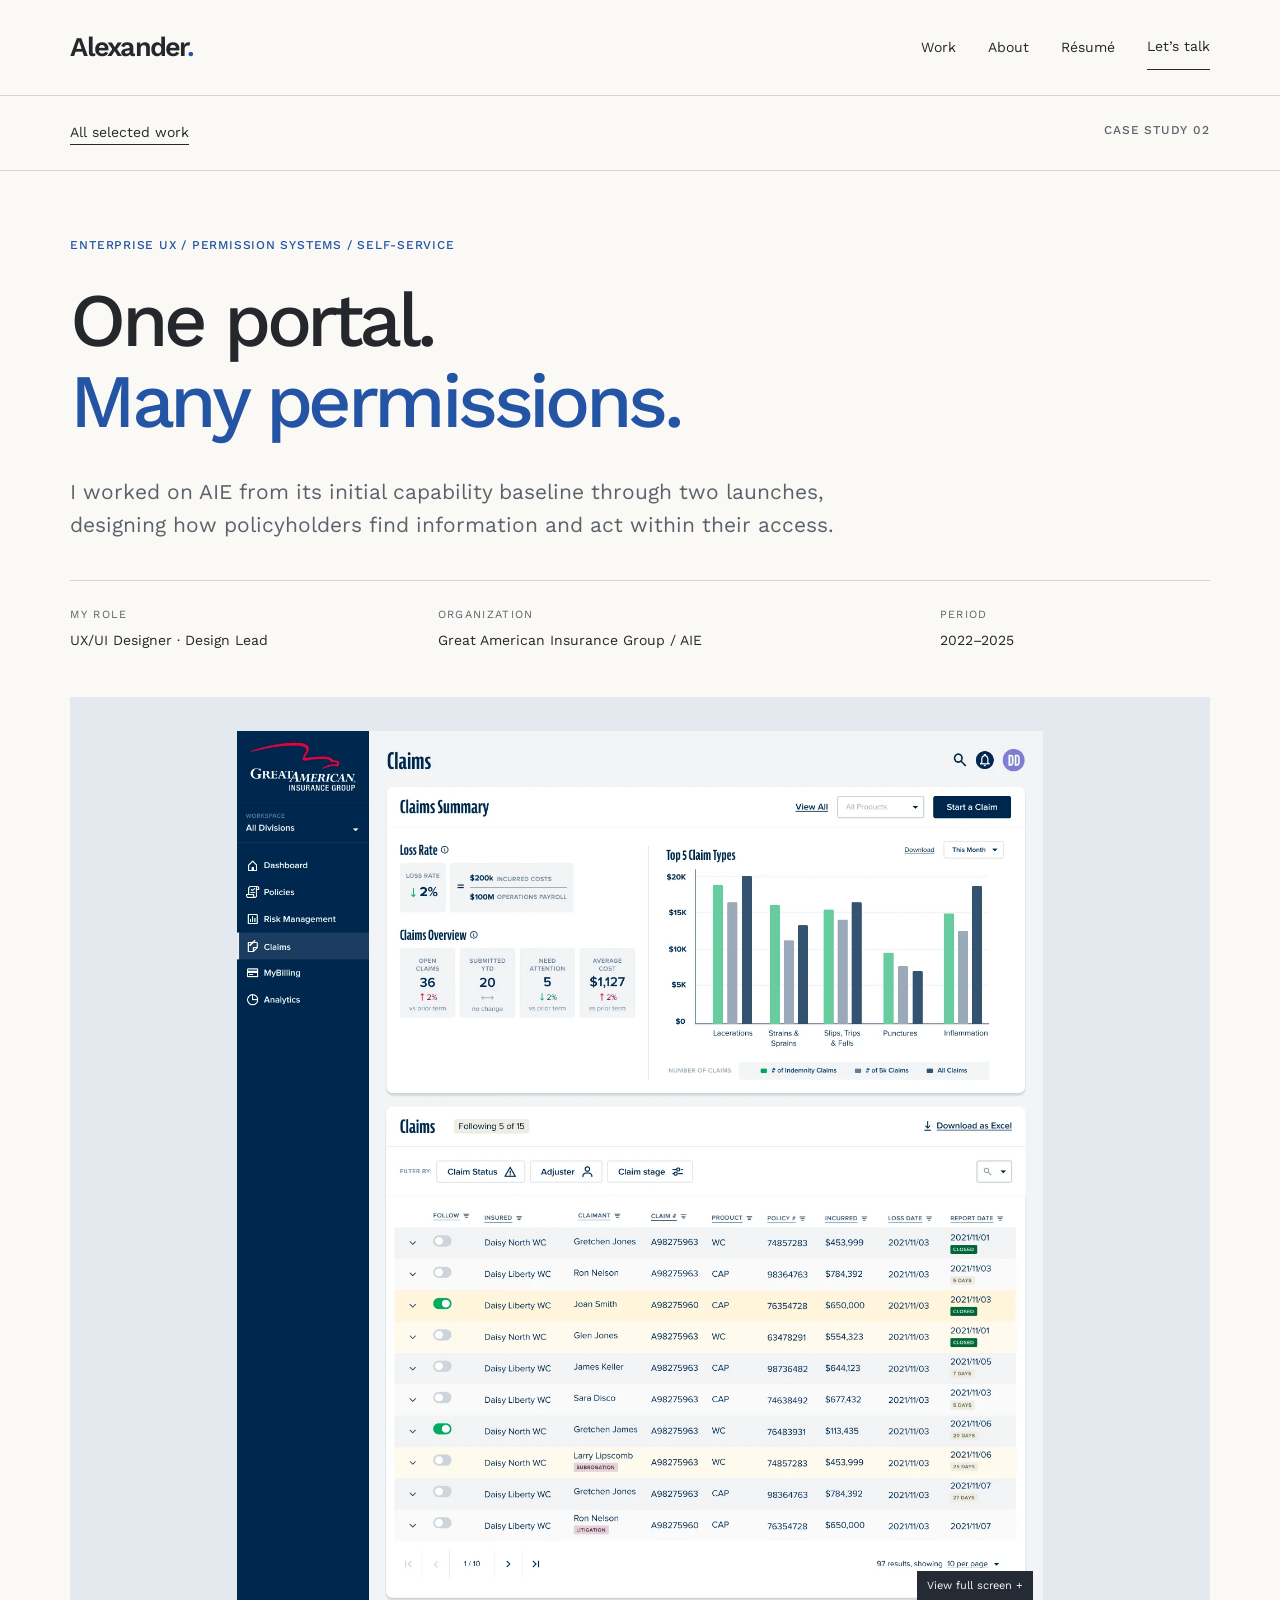
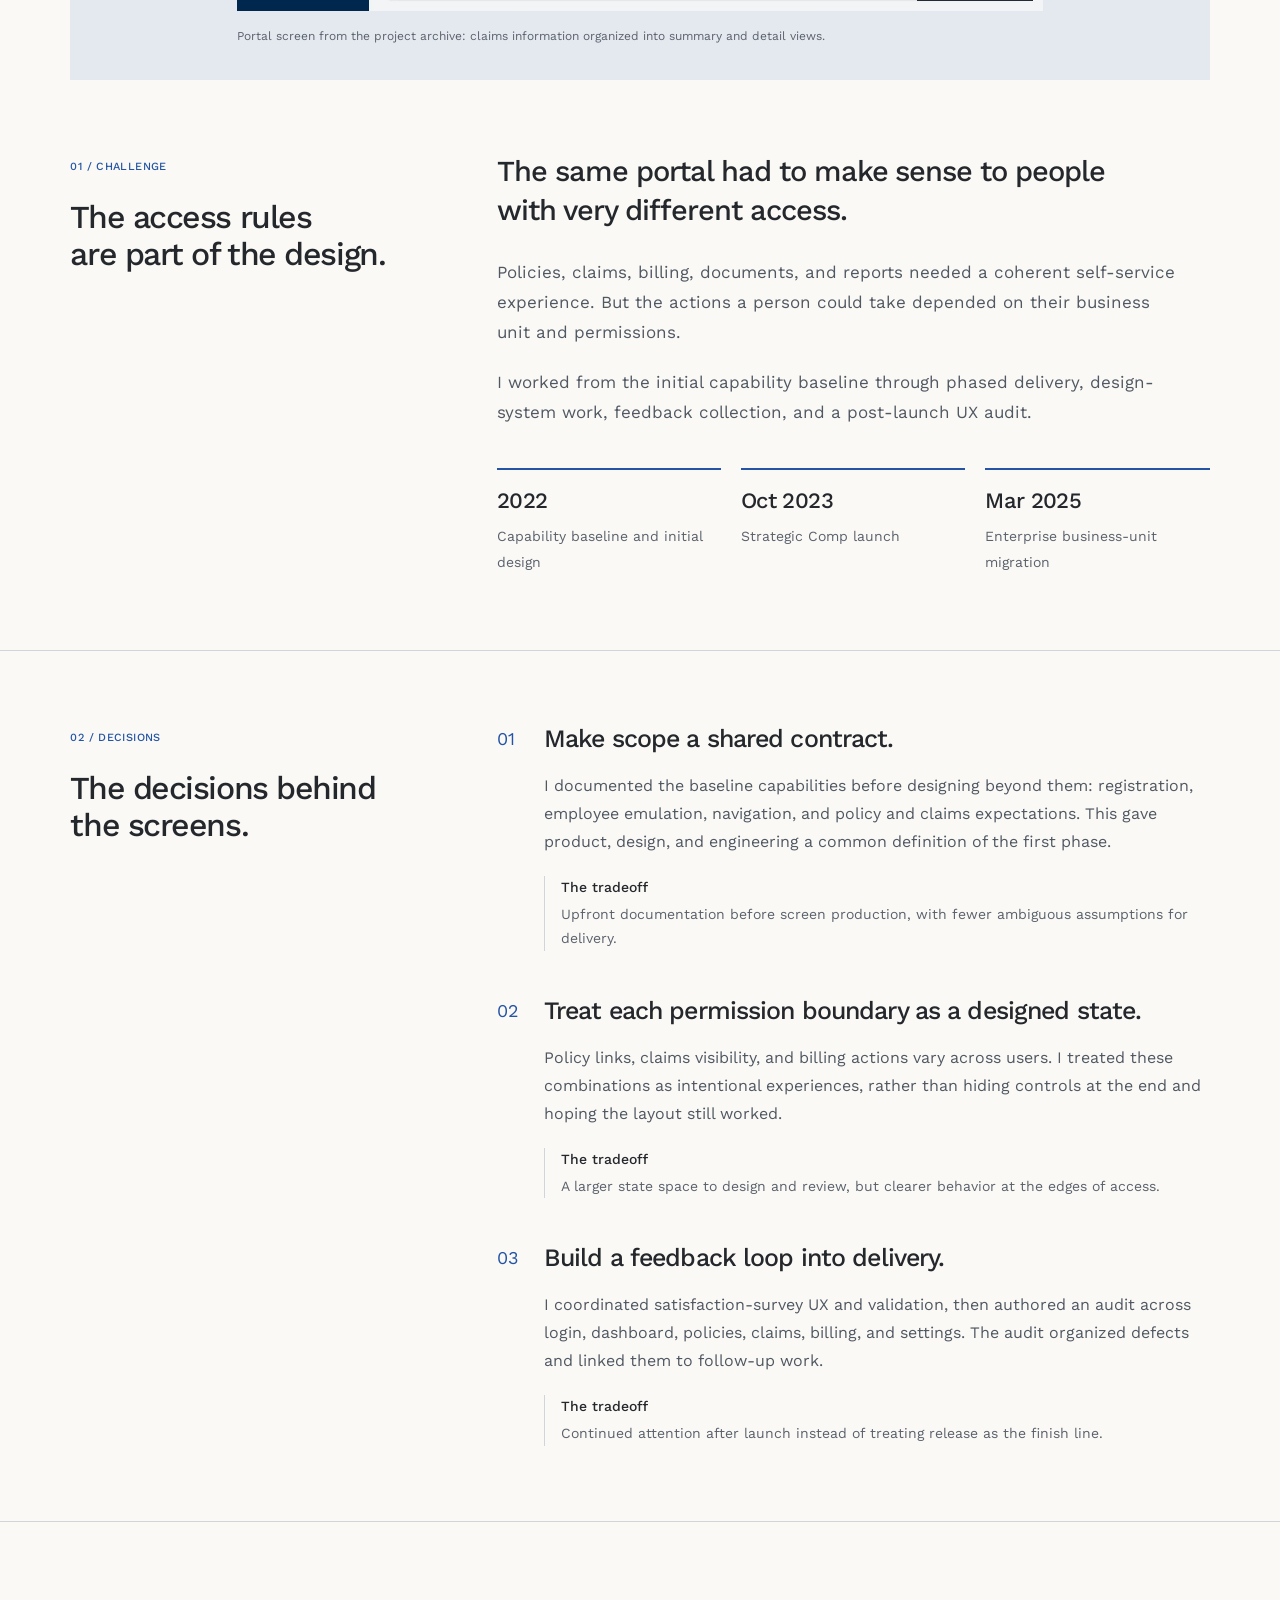
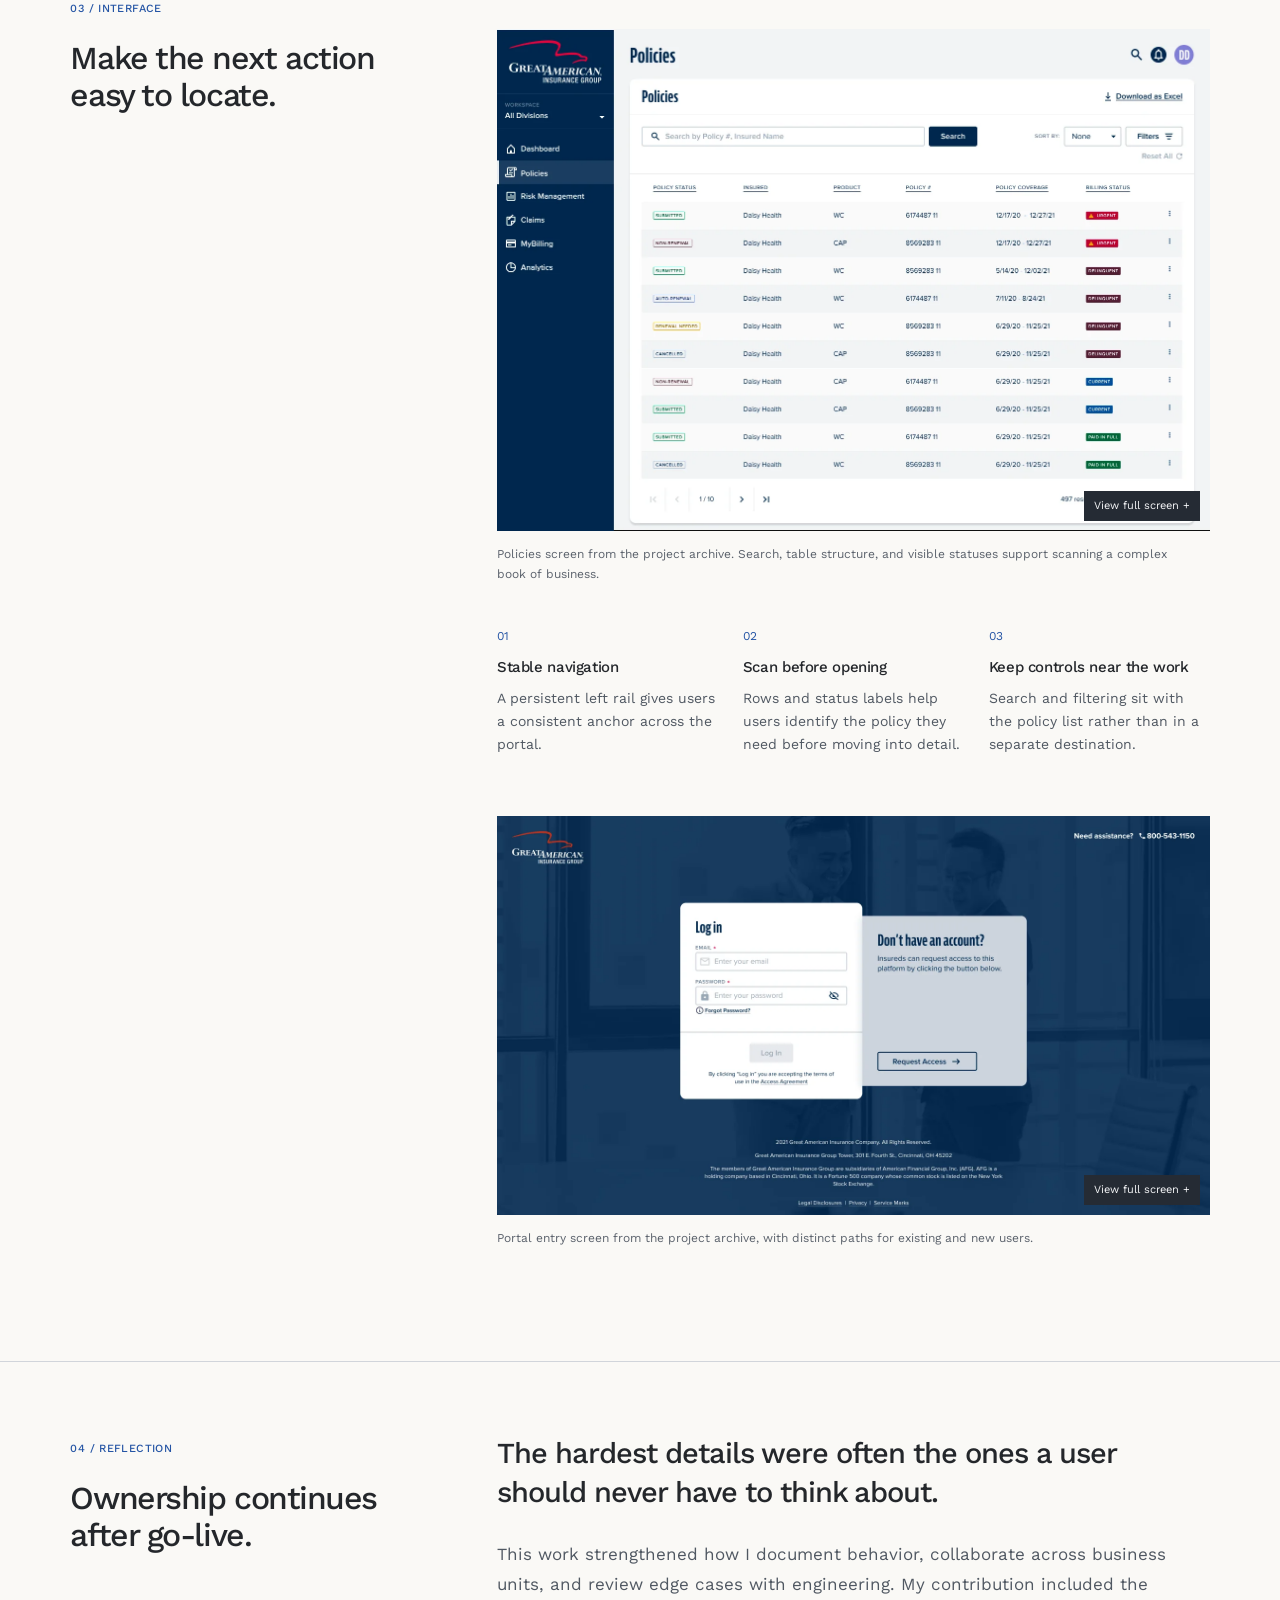
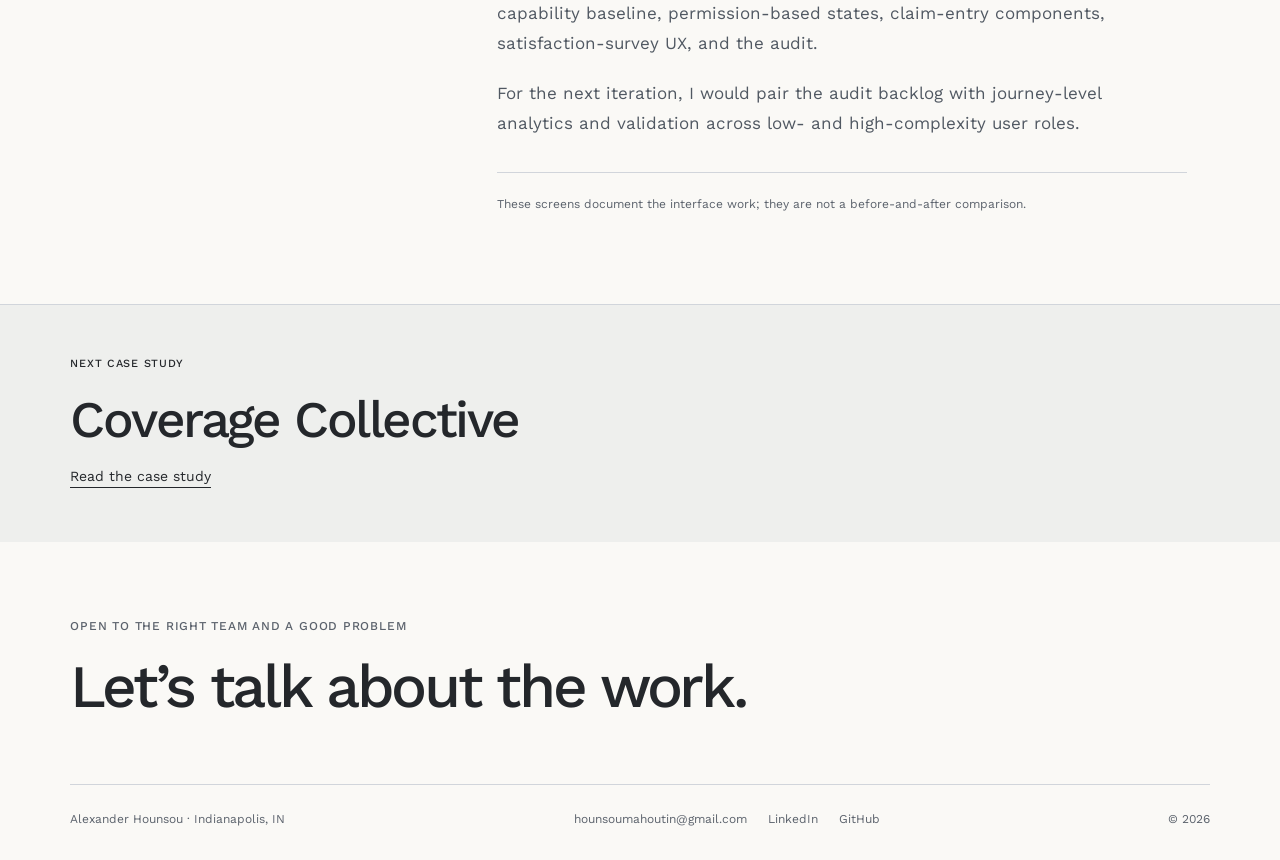
==== aie-insured-portal/index.html @ 35daa88a "Replace legacy single-page portfolio with studio multi-page site Co-Authored-By: Claude Opus 5.5 <no" ====
<!doctype html><html lang="en"><head><meta charset="utf-8"><meta name="viewport" content="width=device-width,initial-scale=1"><meta name="description" content="Designing an enterprise insurance portal around permission-based experiences and sustained product ownership."><title>AIE Insured Portal case study · Alexander Hounsou</title><link rel="icon" type="image/svg+xml" href="/favicon.svg"><link rel="stylesheet" href="/fonts.css"><link rel="stylesheet" href="/style.css"><link rel="stylesheet" href="/studio.css"></head><body><a class="skip" href="#main">Skip to content</a><header><a class="wordmark" href="/" aria-label="Alexander Hounsou, home">Alexander<span>.</span></a><nav aria-label="Main navigation"><a href="/#work">Work</a><a href="/#about">About</a><a href="/resume/">Résumé</a><a class="contact-link" href="mailto:hounsoumahoutin@gmail.com">Let’s talk</a></nav></header><main id="main"><div class="case-top"><a class="back" href="/#work">All selected work</a><span class="eyebrow">Case study 02</span></div><section class="case-hero"><p class="eyebrow">Enterprise UX / Permission systems / Self-service</p><h1>One portal.<br><em>Many permissions.</em></h1><p class="lede">I worked on AIE from its initial capability baseline through two launches, designing how policyholders find information and act within their access.</p><dl class="facts"><div><dt>My role</dt><dd>UX/UI Designer · Design Lead</dd></div><div><dt>Organization</dt><dd>Great American Insurance Group / AIE</dd></div><div><dt>Period</dt><dd>2022–2025</dd></div></dl></section><div class="case-banner blue"><figure class="exhibit "><button class="zoom" data-image="/assets/2.webp" data-alt="AIE claims dashboard with summary cards, chart, and claims table" aria-label="Enlarge: AIE claims dashboard with summary cards, chart, and claims table"><img src="/assets/2.webp" alt="AIE claims dashboard with summary cards, chart, and claims table" loading="lazy" decoding="async"><span class="zoom-label">View full screen +</span></button><figcaption>Portal screen from the project archive: claims information organized into summary and detail views.</figcaption></figure></div><section class="case-section"><div class="section-rail"><span class="eyebrow">01 / Challenge</span><h2>The access rules<br>are part of the design.</h2></div><div class="section-content"><p class="large">The same portal had to make sense to people with very different access.</p><p>Policies, claims, billing, documents, and reports needed a coherent self-service experience. But the actions a person could take depended on their business unit and permissions.</p><p>I worked from the initial capability baseline through phased delivery, design-system work, feedback collection, and a post-launch UX audit.</p><div class="timeline"><div><strong>2022</strong><span>Capability baseline and initial design</span></div><div><strong>Oct 2023</strong><span>Strategic Comp launch</span></div><div><strong>Mar 2025</strong><span>Enterprise business-unit migration</span></div></div></div></section><section class="case-section"><div class="section-rail"><span class="eyebrow">02 / Decisions</span><h2>The decisions behind<br>the screens.</h2></div><div class="section-content"><article class="decision"><span class="decision-num">01</span><div><h3>Make scope a shared contract.</h3><p>I documented the baseline capabilities before designing beyond them: registration, employee emulation, navigation, and policy and claims expectations. This gave product, design, and engineering a common definition of the first phase.</p><p class="trade"><strong>The tradeoff</strong> Upfront documentation before screen production, with fewer ambiguous assumptions for delivery.</p></div></article><article class="decision"><span class="decision-num">02</span><div><h3>Treat each permission boundary as a designed state.</h3><p>Policy links, claims visibility, and billing actions vary across users. I treated these combinations as intentional experiences, rather than hiding controls at the end and hoping the layout still worked.</p><p class="trade"><strong>The tradeoff</strong> A larger state space to design and review, but clearer behavior at the edges of access.</p></div></article><article class="decision"><span class="decision-num">03</span><div><h3>Build a feedback loop into delivery.</h3><p>I coordinated satisfaction-survey UX and validation, then authored an audit across login, dashboard, policies, claims, billing, and settings. The audit organized defects and linked them to follow-up work.</p><p class="trade"><strong>The tradeoff</strong> Continued attention after launch instead of treating release as the finish line.</p></div></article></div></section><section class="case-section"><div class="section-rail"><span class="eyebrow">03 / Interface</span><h2>Make the next action<br>easy to locate.</h2></div><div class="section-content"><figure class="exhibit "><button class="zoom" data-image="/assets/10.webp" data-alt="AIE policies view with search, filters, policy rows, and status labels" aria-label="Enlarge: AIE policies view with search, filters, policy rows, and status labels"><img src="/assets/10.webp" alt="AIE policies view with search, filters, policy rows, and status labels" loading="lazy" decoding="async"><span class="zoom-label">View full screen +</span></button><figcaption>Policies screen from the project archive. Search, table structure, and visible statuses support scanning a complex book of business.</figcaption></figure><div class="annotation-grid"><div><span>01</span><h3>Stable navigation</h3><p>A persistent left rail gives users a consistent anchor across the portal.</p></div><div><span>02</span><h3>Scan before opening</h3><p>Rows and status labels help users identify the policy they need before moving into detail.</p></div><div><span>03</span><h3>Keep controls near the work</h3><p>Search and filtering sit with the policy list rather than in a separate destination.</p></div></div><figure class="exhibit "><button class="zoom" data-image="/assets/15.webp" data-alt="Great American Insurance Group portal login and account registration entry points" aria-label="Enlarge: Great American Insurance Group portal login and account registration entry points"><img src="/assets/15.webp" alt="Great American Insurance Group portal login and account registration entry points" loading="lazy" decoding="async"><span class="zoom-label">View full screen +</span></button><figcaption>Portal entry screen from the project archive, with distinct paths for existing and new users.</figcaption></figure></div></section><section class="case-section"><div class="section-rail"><span class="eyebrow">04 / Reflection</span><h2>Ownership continues<br>after go-live.</h2></div><div class="section-content"><p class="large">The hardest details were often the ones a user should never have to think about.</p><p>This work strengthened how I document behavior, collaborate across business units, and review edge cases with engineering. My contribution included the capability baseline, permission-based states, claim-entry components, satisfaction-survey UX, and the audit.</p><p>For the next iteration, I would pair the audit backlog with journey-level analytics and validation across low- and high-complexity user roles.</p><p class="scope-note">These screens document the interface work; they are not a before-and-after comparison.</p></div></section><a class="next-case" href="/coverage-collective/"><span class="eyebrow">Next case study</span><strong>Coverage Collective</strong><span class="text-link">Read the case study</span></a></main><footer id="contact"><div class="eyebrow">Open to the right team and a good problem</div><a class="footer-title" href="mailto:hounsoumahoutin@gmail.com">Let’s talk about the work.</a><div class="footer-row"><span>Alexander Hounsou · Indianapolis, IN</span><div><a href="mailto:hounsoumahoutin@gmail.com">hounsoumahoutin@gmail.com</a><a href="https://www.linkedin.com/in/alexander-hounsou/">LinkedIn</a><a href="https://github.com/mahoutin">GitHub</a></div><span>© 2026</span></div></footer><dialog id="viewer" aria-labelledby="viewer-label"><div class="dialog-top"><span id="viewer-label">Project screen</span><button class="close" aria-label="Close enlarged image">Close ×</button></div><img src="" alt=""></dialog><script src="/app.js" defer></script></body></html>
---- fonts.css ----
@font-face {
  font-family: 'Work Sans';
  font-style: normal;
  font-weight: 400;
  font-display: swap;
  src: url(/assets/fonts/font-9.ttf) format('truetype');
}
@font-face {
  font-family: 'Work Sans';
  font-style: normal;
  font-weight: 500;
  font-display: swap;
  src: url(/assets/fonts/font-10.ttf) format('truetype');
}
@font-face {
  font-family: 'Work Sans';
  font-style: normal;
  font-weight: 600;
  font-display: swap;
  src: url(/assets/fonts/font-11.ttf) format('truetype');
}
@font-face {
  font-family: 'Work Sans';
  font-style: normal;
  font-weight: 700;
  font-display: swap;
  src: url(/assets/fonts/font-12.ttf) format('truetype');
}
---- style.css ----
:root{--paper:#f5f0e6;--ink:#28251f;--muted:#625d54;--rust:#a63e27;--line:#d6cec0;--serif:'Fraunces',Georgia,serif;--sans:'DM Sans',Arial,sans-serif}*{box-sizing:border-box}html{scroll-behavior:smooth;scroll-padding-top:110px}body{margin:0;background:var(--paper);color:var(--ink);font:16px/1.65 var(--sans)}a{color:inherit;text-decoration:none}button{font:inherit}img{max-width:100%;display:block}h1,h2,h3,p{margin-top:0}h1,h2,h3{font-family:var(--serif);font-weight:400;line-height:1.05;letter-spacing:-.045em}h1{font-size:clamp(52px,7.5vw,110px)}h2{font-size:clamp(36px,4.7vw,65px)}h3{font-size:31px}em{font-weight:400;color:var(--rust)}p{margin-bottom:1.2em}header,main,footer{max-width:1440px;margin:auto}header{height:99px;display:flex;align-items:center;justify-content:space-between;padding:0 5.5%;border-bottom:1px solid var(--line)}.wordmark{font-family:var(--serif);font-size:32px;letter-spacing:-1.5px}.wordmark span{color:var(--rust)}nav{display:flex;gap:32px;align-items:center;font-size:14px}nav a{padding:10px 0}nav a:hover,.text-link:hover,footer a:hover{color:var(--rust)}.contact-link{border-bottom:1px solid var(--ink)}a:focus-visible,button:focus-visible{outline:3px solid var(--rust);outline-offset:6px}.skip{position:absolute;left:20px;top:-90px;padding:12px;background:var(--ink);color:white;z-index:20}.skip:focus{top:12px}.eyebrow{text-transform:uppercase;font-size:12px;letter-spacing:.12em;font-weight:600;line-height:1.6}.hero{padding:68px 5.5% 64px;position:relative}.hero>.eyebrow{color:var(--rust);margin-bottom:25px}.hero h1{margin-bottom:37px;max-width:1080px;line-height:1.035}.hero-bottom{display:flex;align-items:flex-start;gap:6%;padding-left:28%;position:relative}.hero-bottom>p{font-size:19px;line-height:1.5;max-width:420px;flex:1}.hero-bottom>div{display:flex;flex-direction:column;gap:13px}.button{display:inline-block;background:var(--ink);color:var(--paper);padding:16px 24px;font-size:14px;line-height:1.4;transition:background .2s}.button:hover{background:var(--rust)}.availability{font-size:12px;color:var(--muted)}.hero-index{position:absolute;left:5.5%;bottom:70px;font:italic 25px/1.25 var(--serif);color:var(--muted)}.work{padding:45px 5.5% 95px;border-top:1px solid var(--line)}.section-heading{display:flex;justify-content:space-between;align-items:center;margin-bottom:31px;gap:24px}.section-heading h2{font:400 25px var(--serif);letter-spacing:-.025em;margin:0}.section-heading>.eyebrow{color:var(--muted);font-size:11px}.rust{color:var(--rust)}.project{display:block;min-width:0}.project-image{overflow:hidden}.project-image img{width:100%;height:100%;object-fit:cover;transition:transform .6s}.project:hover .project-image img{transform:scale(1.025)}.project-featured{display:grid;grid-template-columns:1.25fr 1fr;background:#eae5da;margin-bottom:55px}.nomi-cover{background:#163b2f;min-height:410px;display:flex;align-items:center}.nomi-cover img{height:auto}.project-copy{padding:29px 0}.project-featured .project-copy{padding:40px 38px;display:flex;flex-direction:column;justify-content:center}.project-copy>.eyebrow{display:flex;justify-content:space-between;gap:12px;color:var(--muted);font-size:11px;margin-bottom:22px}.project-featured h3{font-size:clamp(34px,3.8vw,53px);margin-bottom:22px}.project-copy>p{color:var(--muted);font-size:16px;max-width:440px}.project-end{font-size:12px;display:flex;gap:16px;flex-wrap:wrap;justify-content:space-between;border-top:1px solid var(--line);padding-top:21px;margin-top:auto}.text-link{font-size:14px;border-bottom:1px solid currentColor;line-height:1.5;display:inline-block;align-self:flex-start}.work-grid{display:grid;grid-template-columns:1fr 1fr;gap:36px}.work-grid .project-image{height:400px;padding:35px 38px 0;position:relative}.insurance-cover{background:#d9e2e6}.insurance-cover img{object-fit:cover;object-position:top;box-shadow:0 10px 35px #14263022;width:100%;height:auto}.coverage-cover{background:#dfd6c7}.coverage-cover img{object-fit:cover;object-position:top;width:100%;height:auto;box-shadow:0 10px 35px #14263022}.work-grid h3{font-size:42px;margin-bottom:18px}.about{border-top:1px solid var(--line);padding:90px 5.5%;display:grid;grid-template-columns:.7fr 1.3fr;gap:9%;align-items:center}.portrait{position:relative;max-width:390px}.portrait img{width:100%;height:470px;object-fit:cover;object-position:50% 25%}.about-copy h2{font-size:43px;line-height:1.13;margin-bottom:27px}.about-copy>p{max-width:620px}.about-copy>.eyebrow{color:var(--rust)}.capabilities{display:flex;gap:9px;flex-wrap:wrap;margin:28px 0}.capabilities span{border:1px solid var(--line);padding:6px 12px;font-size:12px}.point-of-view{background:var(--ink);color:var(--paper);padding:65px 5.5% 75px;display:grid;grid-template-columns:1fr 1fr;gap:0 8%}.point-of-view>.eyebrow{grid-column:1/-1;color:#c9b8a3;margin-bottom:35px}.point-of-view h2{font-size:76px;margin:0}.point-of-view em{color:#d4a28a}.point-of-view>div{padding-top:10px;font-size:18px;color:#e1d8c9}footer{padding:80px 5.5% 30px}footer>.eyebrow{color:var(--muted)}.footer-title{display:inline-block;font:400 clamp(44px,6.5vw,90px)/1.15 var(--serif);letter-spacing:-.045em;margin:10px 0 60px}.footer-row{display:flex;justify-content:space-between;gap:20px;border-top:1px solid var(--line);padding-top:25px;font-size:12px;color:var(--muted)}.footer-row div{display:flex;gap:24px}.case-top{padding:28px 5.5%;display:flex;justify-content:space-between;border-bottom:1px solid var(--line)}.back{font-size:14px;border-bottom:1px solid currentColor}.case-top .eyebrow{color:var(--muted)}.case-hero{padding:58px 5.5% 48px}.case-hero>.eyebrow{color:var(--rust);margin-bottom:25px}.case-hero h1{font-size:clamp(54px,7vw,100px);max-width:1100px;margin-bottom:35px}.lede{font-size:23px;line-height:1.5;max-width:780px;color:var(--muted)}.facts{display:grid;grid-template-columns:1fr 1.4fr .8fr;border-top:1px solid var(--line);padding-top:24px;margin:36px 0 0;gap:30px}.facts dt{text-transform:uppercase;font-size:11px;letter-spacing:.12em;color:var(--muted);margin-bottom:6px}.facts dd{margin:0;font-size:15px}.case-banner{margin:0 5.5% 15px;padding:50px 9%;}.case-banner.green{background:#153f30;padding:0 10%}.case-banner.green>img{width:100%}.case-banner.blue{background:#d9e2e6}.case-banner.sand{background:#dfd6c7}.case-banner .exhibit{margin:0}.case-banner .zoom{max-width:860px;margin:auto}.case-banner img{max-height:770px;object-fit:contain;background:transparent}.case-banner figcaption{color:#494b4c}.case-section{display:grid;grid-template-columns:.85fr 1.65fr;gap:9%;padding:75px 5.5%;border-bottom:1px solid var(--line)}.section-rail>.eyebrow{color:var(--rust)}.section-rail h2{font-size:38px;line-height:1.13;margin-top:20px;letter-spacing:-.035em}.section-content{min-width:0}.section-content p{font-size:17px;color:#514c44}.section-content .large{font:400 32px/1.3 var(--serif);letter-spacing:-.03em;color:var(--ink);margin-bottom:28px}.pullquote{border-left:3px solid var(--rust);padding:12px 0 12px 27px;font:400 38px/1.2 var(--serif);letter-spacing:-.03em;margin-top:38px}.decision{display:grid;grid-template-columns:35px 1fr;gap:18px;margin-bottom:42px}.decision:last-child{margin-bottom:0}.decision-num{color:var(--rust);font:400 23px var(--serif);padding-top:4px}.decision h3{font-size:29px;line-height:1.2;margin-bottom:15px}.decision p{font-size:16px}.decision .trade{font-size:14px;color:var(--muted);border-left:1px solid var(--line);padding-left:15px;margin:20px 0 0}.trade strong{display:block;color:var(--ink);font-weight:500}.exhibit{margin:30px 0}.zoom{position:relative;display:block;width:100%;padding:0;border:0;background:#e9e9e6;cursor:zoom-in}.zoom img{width:100%;height:auto}.zoom-label{position:absolute;bottom:12px;right:12px;background:#28251fe8;color:white;padding:7px 11px;font-size:12px;opacity:0;transition:opacity .2s}.zoom:hover .zoom-label,.zoom:focus-visible .zoom-label{opacity:1}figcaption{font-size:12px;line-height:1.5;margin-top:12px;color:var(--muted);max-width:680px}.phone-exhibit{max-width:520px}.phone-exhibit img{background:#e5e1d8}.annotation-grid{display:grid;grid-template-columns:repeat(3,1fr);gap:22px;margin:30px 0 46px}.annotation-grid span{color:var(--rust);font-size:13px}.annotation-grid h3{font-family:var(--sans);font-size:16px;font-weight:500;letter-spacing:0;line-height:1.4;margin:8px 0}.annotation-grid p{font-size:14px}.timeline{margin-top:40px;display:grid;grid-template-columns:repeat(3,1fr);gap:20px}.timeline>div{border-top:2px solid var(--rust);padding-top:18px}.timeline strong{display:block;font:400 25px var(--serif);margin-bottom:10px}.timeline span{font-size:14px;color:var(--muted)}.two-exhibits{display:grid;grid-template-columns:1fr 1fr;gap:20px}.scope-note{font-size:13px!important;border-top:1px solid var(--line);padding-top:22px;margin-top:33px}.next-case{padding:65px 5.5%;display:flex;flex-direction:column;gap:18px;background:#eae3d6}.next-case strong{font:400 clamp(36px,5vw,66px) var(--serif);letter-spacing:-.04em}.next-case:hover strong{color:var(--rust)}dialog{border:0;background:var(--paper);padding:18px;max-width:min(1200px,95vw);max-height:95vh;width:fit-content;color:var(--ink)}dialog::backdrop{background:#161613df}dialog img{max-height:calc(90vh - 50px);max-width:100%;object-fit:contain;margin:auto}.dialog-top{display:flex;align-items:center;justify-content:space-between;gap:40px;margin-bottom:15px;font-size:13px}.close{background:var(--ink);color:white;border:0;padding:8px 15px;cursor:pointer;white-space:nowrap}.resume-head{padding:70px 5.5% 50px}.resume-head h1{margin-bottom:28px}.resume-head .button{margin-top:15px}.resume-body{display:grid;grid-template-columns:.8fr 1.3fr;gap:10%;padding:60px 5.5%;border-top:1px solid var(--line)}.resume-body h2{font-size:38px;line-height:1.2}.resume-body>div>h3{font:500 16px var(--sans);margin:35px 0 12px;letter-spacing:0}.resume-body p{color:var(--muted)}.role{padding-bottom:30px;margin-bottom:32px;border-bottom:1px solid var(--line)}.role h3{margin:9px 0;font-size:29px;line-height:1.2}.role strong{font-weight:500;font-size:15px}.role p{margin-top:15px;font-size:16px}
@media(min-width:1450px){body{border-left:1px solid var(--line);border-right:1px solid var(--line);max-width:1440px;margin:auto}}@media(max-width:1000px){.hero-bottom{padding-left:0}.hero-index{display:none}.project-featured{grid-template-columns:1fr}.nomi-cover{min-height:0}.project-featured .project-copy{padding:32px}.project-featured h3 br{display:none}.work-grid .project-image{height:330px;padding:25px 25px 0}.work-grid h3{font-size:35px}.about{gap:6%;grid-template-columns:.75fr 1.25fr}.about-copy h2{font-size:34px}.point-of-view h2{font-size:60px}.case-section{gap:5%;grid-template-columns:.7fr 1.3fr}.section-rail h2{font-size:29px}.annotation-grid{grid-template-columns:1fr;gap:12px}.annotation-grid p{margin-bottom:4px}.annotation-grid{margin-bottom:30px}.section-heading>.eyebrow{display:none}}@media(max-width:650px){header{height:79px;padding:0 6%}.wordmark{font-size:27px}nav{gap:17px;font-size:12px}.contact-link{display:none}.hero{padding:45px 6%}.hero h1{font-size:clamp(42px,10.5vw,67px);letter-spacing:-.06em;line-height:1.08}.hero>.eyebrow{font-size:10px;letter-spacing:.1em}.hero-bottom{display:block}.hero-bottom>p{font-size:17px;max-width:95%}.hero-bottom>div{align-items:flex-start;margin-top:26px}.hero-bottom .availability{font-size:12px}.work{padding:35px 6% 55px}.section-heading h2{font-size:23px}.project-featured{margin-bottom:35px}.project-featured .project-copy{padding:25px}.project-copy>.eyebrow{flex-direction:column;gap:4px;margin-bottom:16px}.project-featured h3{font-size:36px}.project-copy p{font-size:15px}.project-end{flex-direction:column;gap:12px;font-size:11px}.work-grid{grid-template-columns:1fr;gap:30px}.work-grid .project-image{height:365px;padding:26px 26px 0}.work-grid h3{font-size:38px}.project-copy{padding-top:23px}.about{padding:55px 6%;grid-template-columns:1fr;gap:35px}.portrait{max-width:100%;width:100%}.portrait img{height:370px;object-position:center 32%}.about-copy h2{font-size:35px}.point-of-view{padding:45px 6%;grid-template-columns:1fr;gap:20px}.point-of-view>.eyebrow{margin-bottom:5px}.point-of-view h2{font-size:58px}.point-of-view>div{font-size:16px}.footer-title{margin:10px 0 35px;font-size:44px}footer{padding:50px 6% 24px}.footer-row{flex-wrap:wrap;font-size:11px}.footer-row>span:first-child{width:100%}.footer-row div{gap:20px}.case-top{padding:20px 6%}.case-top .eyebrow{font-size:10px}.case-hero{padding:40px 6%}.case-hero h1{font-size:clamp(42px,10.2vw,65px);line-height:1.08;letter-spacing:-.055em}.case-hero>.eyebrow{font-size:10px}.lede{font-size:19px}.facts{grid-template-columns:1fr;gap:18px;padding-top:22px}.facts dd{font-size:14px}.case-banner{margin:0 6%;padding:20px}.case-banner.green{padding:0}.case-section{display:block;padding:45px 6%}.section-rail{margin-bottom:30px}.section-rail h2{font-size:33px;margin:12px 0}.section-rail h2 br{display:none}.section-content .large{font-size:28px}.section-content p{font-size:16px}.pullquote{font-size:32px;padding-left:20px}.decision{grid-template-columns:26px 1fr;gap:12px}.decision h3{font-size:26px}.decision p{font-size:15px}.decision .trade{font-size:13px}.annotation-grid{grid-template-columns:1fr}.annotation-grid p{font-size:14px}.timeline{grid-template-columns:1fr;gap:24px}.timeline>div{padding-top:12px}.two-exhibits{grid-template-columns:1fr;gap:0}.next-case{padding:45px 6%}.next-case strong{font-size:40px}.zoom-label{opacity:1;font-size:10px;padding:5px 7px}.resume-head{padding:45px 6%}.resume-head h1{font-size:64px}.resume-body{padding:40px 6%;grid-template-columns:1fr;gap:40px}.resume-body h2{font-size:34px}.role h3{font-size:27px}.dialog-top{gap:14px}.dialog-top span{max-width:70%;line-height:1.4}}
@media(prefers-reduced-motion:reduce){html{scroll-behavior:auto}*{transition:none!important}}
---- studio.css ----
:root{--paper:#faf9f6;--ink:#24272b;--muted:#5b626c;--rust:#2454a4;--line:#d1d5db;--surface:#eeefed;--image-frame:#e4e9f0;--serif:'Work Sans',Arial,sans-serif;--sans:'Work Sans',Arial,sans-serif}
body{font-family:var(--sans);-webkit-font-smoothing:antialiased}h1,h2,h3{font-family:var(--sans);font-weight:500;letter-spacing:-.05em;text-wrap:balance}em{font-style:normal;font-weight:inherit}p{hanging-punctuation:first last}header{height:96px}.wordmark{font-family:var(--sans);font-weight:600;font-size:27px;letter-spacing:-.065em}.eyebrow{font-weight:500;letter-spacing:.065em;font-size:12px}.hero{padding-top:77px;padding-bottom:78px}.hero>.eyebrow{margin-bottom:31px}.hero h1{font-size:clamp(43px,5.65vw,81px);letter-spacing:-.065em;line-height:1.075;margin-bottom:47px;max-width:1160px}.hero-bottom{padding-left:29%;gap:8%;align-items:center}.hero-bottom>p{font-size:18px;line-height:1.62;max-width:435px;margin-bottom:0}.hero-note{position:absolute;left:5.5%;bottom:83px;font-size:13px;line-height:1.6;color:var(--muted);margin:0}.hero-index{display:none}.button{padding:15px 23px;font-size:14px;background:var(--ink);color:var(--paper)}.availability{font-size:12px}.work{padding-top:34px;padding-bottom:85px}.section-heading{margin-bottom:34px;align-items:baseline}.section-heading h2{font-family:var(--sans);font-size:22px;font-weight:500;letter-spacing:-.035em}.section-heading>.eyebrow{font-size:11px;letter-spacing:0;text-transform:none}.project-featured{background:var(--surface);grid-template-columns:1.12fr 1fr;margin-bottom:62px}.project-featured .project-copy{padding:40px}.project-featured h3{font-size:clamp(30px,3.15vw,45px);letter-spacing:-.055em;line-height:1.12;margin-bottom:24px}.project-copy>.eyebrow{font-size:11px;letter-spacing:.035em;line-height:1.6;margin-bottom:21px}.project-copy>p{font-size:16px;line-height:1.65;color:var(--muted);margin-bottom:29px}.project-end{font-size:11px;line-height:1.7;gap:15px}.project-end .text-link{font-size:13px}.work-grid{gap:38px}.work-grid .project-image{height:390px;padding:30px 32px 0}.insurance-cover,.case-banner.blue{background:var(--image-frame)}.coverage-cover,.case-banner.sand{background:#e6e7e2}.work-grid h3{font-size:37px;line-height:1.14;letter-spacing:-.05em;margin-bottom:20px}.work-grid .project-copy{padding-top:27px}.work-grid .project-end{margin-top:25px}.about{padding-top:87px;padding-bottom:95px;gap:10%;grid-template-columns:.7fr 1.3fr}.portrait img{height:490px;object-position:center 30%}.about-copy h2{font-size:44px;line-height:1.12;margin-bottom:31px;letter-spacing:-.06em}.about-copy>p{font-size:17px;line-height:1.7;max-width:595px}.about-copy>.eyebrow{font-size:11px;margin-bottom:23px}.capabilities{gap:0;margin:31px 0 25px;max-width:580px;line-height:2}.capabilities span{border:0;padding:0;font-size:13px;color:var(--muted)}.capabilities span:not(:last-child)::after{content:' / ';padding:0 10px;color:#777e86}.point-of-view{background:#252b34;color:#f5f6f8;padding-top:63px;padding-bottom:70px;column-gap:10%}.point-of-view>.eyebrow{color:#d1d7df;margin-bottom:34px}.point-of-view h2{font-size:60px;line-height:1.09;letter-spacing:-.06em;font-weight:500}.point-of-view em{color:#a5c8ff}.point-of-view>div{font-size:18px;line-height:1.7;color:#d1d7df;padding-top:1px}.point-of-view>div p:last-child{margin-bottom:0}footer{padding-top:75px}.footer-title{font:500 clamp(34px,4.7vw,67px)/1.14 var(--sans);letter-spacing:-.055em;margin-top:17px;margin-bottom:62px}.footer-row{font-size:12px;align-items:baseline}.footer-row div{gap:21px}.case-top{padding-top:25px;padding-bottom:25px}.case-hero{padding-top:65px;padding-bottom:45px}.case-hero h1{font-size:clamp(46px,5.9vw,85px);line-height:1.075;letter-spacing:-.06em;margin-bottom:32px}.case-hero .lede{font-size:21px;line-height:1.6;max-width:810px;margin-bottom:0}.facts{padding-top:25px;margin-top:38px}.facts dd{font-size:14px;line-height:1.55}.case-banner{padding:38px 8%;margin-bottom:0}.case-banner.blue{padding:34px 13%}.case-banner.sand{padding:34px 13%}.case-banner img{max-height:none}.case-banner.green{padding:0 7%}.case-banner figcaption{color:var(--muted);font-size:12px;line-height:1.6;margin-top:16px}.case-section{grid-template-columns:.8fr 1.7fr;gap:8%;padding-top:72px;padding-bottom:75px}.section-rail>.eyebrow{font-size:11px;letter-spacing:.035em}.section-rail h2{font-size:32px;line-height:1.16;letter-spacing:-.045em;margin-top:20px}.section-content{max-width:820px}.section-content>p{max-width:680px;font-size:17px;line-height:1.75;color:#505862}.section-content .large{font:500 29px/1.35 var(--sans);letter-spacing:-.035em;color:var(--ink);margin-bottom:28px;max-width:670px}.pullquote{font:500 32px/1.28 var(--sans);letter-spacing:-.04em;border-left-width:2px;padding:6px 0 6px 25px;margin-top:35px}.decision{grid-template-columns:30px 1fr;gap:17px;margin-bottom:44px}.decision-num{font:400 18px var(--sans);padding-top:5px;font-variant-numeric:tabular-nums}.decision h3{font-size:25px;line-height:1.28;letter-spacing:-.035em;margin-bottom:17px;max-width:650px}.decision p{font-size:16px;line-height:1.75;color:#505862}.decision .trade{font-size:14px;line-height:1.7;color:var(--muted);padding-left:16px}.trade strong{font-weight:500;color:var(--ink);margin-bottom:3px}.exhibit{margin-top:35px;margin-bottom:37px}.zoom img{image-rendering:auto}.zoom-label{opacity:1;background:#252b34;color:#f5f6f8;font-size:11px;bottom:10px;right:10px;padding:6px 10px}.zoom:hover .zoom-label{background:var(--rust)}figcaption{font-size:12px;line-height:1.65;max-width:700px;margin-top:14px}.annotation-grid{gap:25px;margin-top:32px;margin-bottom:43px}.annotation-grid h3{font-size:15px;font-weight:500;letter-spacing:-.025em;line-height:1.5}.annotation-grid p{font-size:14px;line-height:1.65;color:#505862}.annotation-grid span{font-size:12px;font-variant-numeric:tabular-nums}.timeline strong{font:500 22px var(--sans);letter-spacing:-.03em}.timeline span{line-height:1.6}.scope-note{font-size:12px!important;line-height:1.65!important;max-width:690px!important;color:var(--muted)!important}.next-case{background:var(--surface);gap:18px;padding-top:50px;padding-bottom:54px}.next-case strong{font:500 clamp(33px,4vw,56px)/1.12 var(--sans);letter-spacing:-.05em}.next-case .eyebrow{font-size:11px}.resume-head{padding-top:63px;padding-bottom:48px}.resume-head h1{font-size:clamp(52px,6vw,86px);line-height:1.05;letter-spacing:-.065em;margin-bottom:25px}.resume-head .lede{font-size:21px;letter-spacing:-.02em;color:var(--ink);margin-bottom:12px}.resume-head>p:not(.lede):not(.eyebrow){font-size:14px;color:var(--muted)}.resume-body{padding-top:55px;grid-template-columns:.8fr 1.4fr;gap:10%}.resume-body h2{font-size:32px;line-height:1.18;letter-spacing:-.045em}.resume-body p{font-size:16px;line-height:1.75;color:#505862}.resume-body>div>h3{font-size:13px;font-weight:600;margin-top:31px;margin-bottom:13px}.role{margin-bottom:31px;padding-bottom:31px}.role .eyebrow{font-size:11px;letter-spacing:.025em}.role h3{font-size:25px;letter-spacing:-.035em;line-height:1.24;margin:10px 0 9px}.role strong{font-size:15px;font-weight:500}.role ul{padding-left:18px;margin-top:17px;margin-bottom:0;color:#505862;font-size:15px;line-height:1.75}.role li+li{margin-top:8px}.role p{font-size:15px;line-height:1.75}.resume-contact{font-size:14px;display:flex;gap:24px;margin-top:23px;color:var(--muted)}.resume-contact a{border-bottom:1px solid var(--line)}.close{background:var(--ink);color:var(--paper)}
@media(max-width:1000px){.hero-bottom{padding-left:0}.hero-note{display:none}.hero h1{font-size:clamp(43px,6.2vw,68px)}.project-featured{grid-template-columns:1fr}.project-featured .project-copy{padding:32px}.project-featured h3{font-size:37px}.work-grid h3{font-size:32px}.work-grid .project-image{height:325px;padding:24px 24px 0}.about{gap:6%;grid-template-columns:.75fr 1.25fr}.about-copy h2{font-size:35px}.portrait img{height:450px}.point-of-view h2{font-size:49px}.case-section{gap:5%;grid-template-columns:.7fr 1.3fr}.section-rail h2{font-size:27px}.footer-row{flex-wrap:wrap}.footer-row>span:first-child{width:100%}.case-banner.blue,.case-banner.sand{padding:28px 8%}}
@media(max-width:650px){header{height:80px}.wordmark{font-size:25px}.hero{padding-top:43px;padding-bottom:48px}.hero>.eyebrow{font-size:10px;margin-bottom:25px}.hero h1{font-size:clamp(35px,9.15vw,52px);letter-spacing:-.065em;line-height:1.1;margin-bottom:29px}.hero h1 br{display:none}.hero h1 em{display:block;margin-top:9px}.hero-bottom>p{font-size:16px;line-height:1.7;max-width:100%}.hero-bottom>div{margin-top:26px}.work{padding-top:30px;padding-bottom:53px}.section-heading{margin-bottom:26px}.section-heading h2{font-size:21px}.project-featured{margin-bottom:38px}.project-featured .project-copy{padding:26px 23px}.project-featured h3{font-size:31px}.project-copy>p{font-size:15px;line-height:1.7;margin-bottom:24px}.project-copy>.eyebrow{font-size:10px;margin-bottom:18px}.project-end{gap:12px}.work-grid{gap:37px}.work-grid .project-image{height:340px;padding:23px 23px 0}.work-grid h3{font-size:31px}.work-grid .project-copy{padding-top:25px;padding-bottom:0}.work-grid .project-end{margin-top:24px}.about{padding-top:48px;padding-bottom:54px;grid-template-columns:1fr;gap:34px}.portrait img{height:385px;object-position:center 30%}.about-copy h2{font-size:35px;margin-bottom:27px}.about-copy>p{font-size:16px;line-height:1.75}.capabilities{margin:25px 0 22px}.capabilities span{font-size:12px}.capabilities span:not(:last-child)::after{padding:0 8px}.point-of-view{padding-top:44px;padding-bottom:49px;gap:23px;grid-template-columns:1fr}.point-of-view>.eyebrow{margin-bottom:1px;font-size:10px}.point-of-view h2{font-size:45px}.point-of-view>div{font-size:16px;line-height:1.75}.footer-title{font-size:36px;line-height:1.14;margin-top:16px;margin-bottom:39px}footer{padding-top:49px}.footer-row{font-size:11px;row-gap:16px}.footer-row div{gap:17px;flex-wrap:wrap}.footer-row div a:first-child{width:100%}.case-top{padding-top:20px;padding-bottom:20px}.case-hero{padding-top:40px;padding-bottom:36px}.case-hero h1{font-size:clamp(38px,9.8vw,57px);line-height:1.08;letter-spacing:-.06em;margin-bottom:27px}.case-hero .lede{font-size:18px;line-height:1.7}.facts{gap:19px;margin-top:28px;padding-top:22px}.facts dt{font-size:10px}.facts dd{font-size:14px}.case-banner,.case-banner.blue,.case-banner.sand{padding:18px}.case-banner.green{padding:0}.case-banner figcaption{font-size:11px;line-height:1.6}.case-section{display:block;padding-top:43px;padding-bottom:47px}.section-rail{margin-bottom:28px}.section-rail h2{font-size:28px;line-height:1.2;margin-top:14px}.section-content>p{font-size:16px;line-height:1.75}.section-content .large{font-size:25px;line-height:1.35;margin-bottom:25px}.pullquote{font-size:27px;line-height:1.3;padding-left:20px;margin-top:29px}.decision{grid-template-columns:23px 1fr;gap:12px;margin-bottom:38px}.decision h3{font-size:23px;line-height:1.3;margin-bottom:14px}.decision p{font-size:15px;line-height:1.75}.decision-num{font-size:16px}.decision .trade{font-size:13px;line-height:1.7}.exhibit{margin-top:27px;margin-bottom:29px}figcaption{font-size:11px}.annotation-grid{grid-template-columns:1fr;gap:18px;margin-bottom:30px}.annotation-grid p{font-size:14px}.annotation-grid h3{font-size:15px}.two-exhibits{grid-template-columns:1fr}.next-case{padding-top:40px;padding-bottom:43px}.next-case strong{font-size:32px}.resume-head{padding-top:43px;padding-bottom:37px}.resume-head h1{font-size:59px}.resume-head .lede{font-size:18px}.resume-body{display:block;padding-top:39px}.resume-body>div:first-child{margin-bottom:43px}.resume-body h2{font-size:30px}.resume-body p{font-size:15px}.role h3{font-size:24px}.role ul{font-size:14px}.resume-contact{font-size:12px;gap:18px;flex-wrap:wrap}.zoom-label{font-size:10px;padding:5px 8px}}

.hero-bottom>.hero-intro{display:block;flex:1;max-width:435px;margin-top:0}.hero-intro p{font-size:18px;line-height:1.62;margin:0}.hero-intro p+p{margin-top:1.05em}@media(max-width:650px){.hero-bottom>.hero-intro{max-width:100%;margin-top:0}.hero-intro p{font-size:16px;line-height:1.7}}
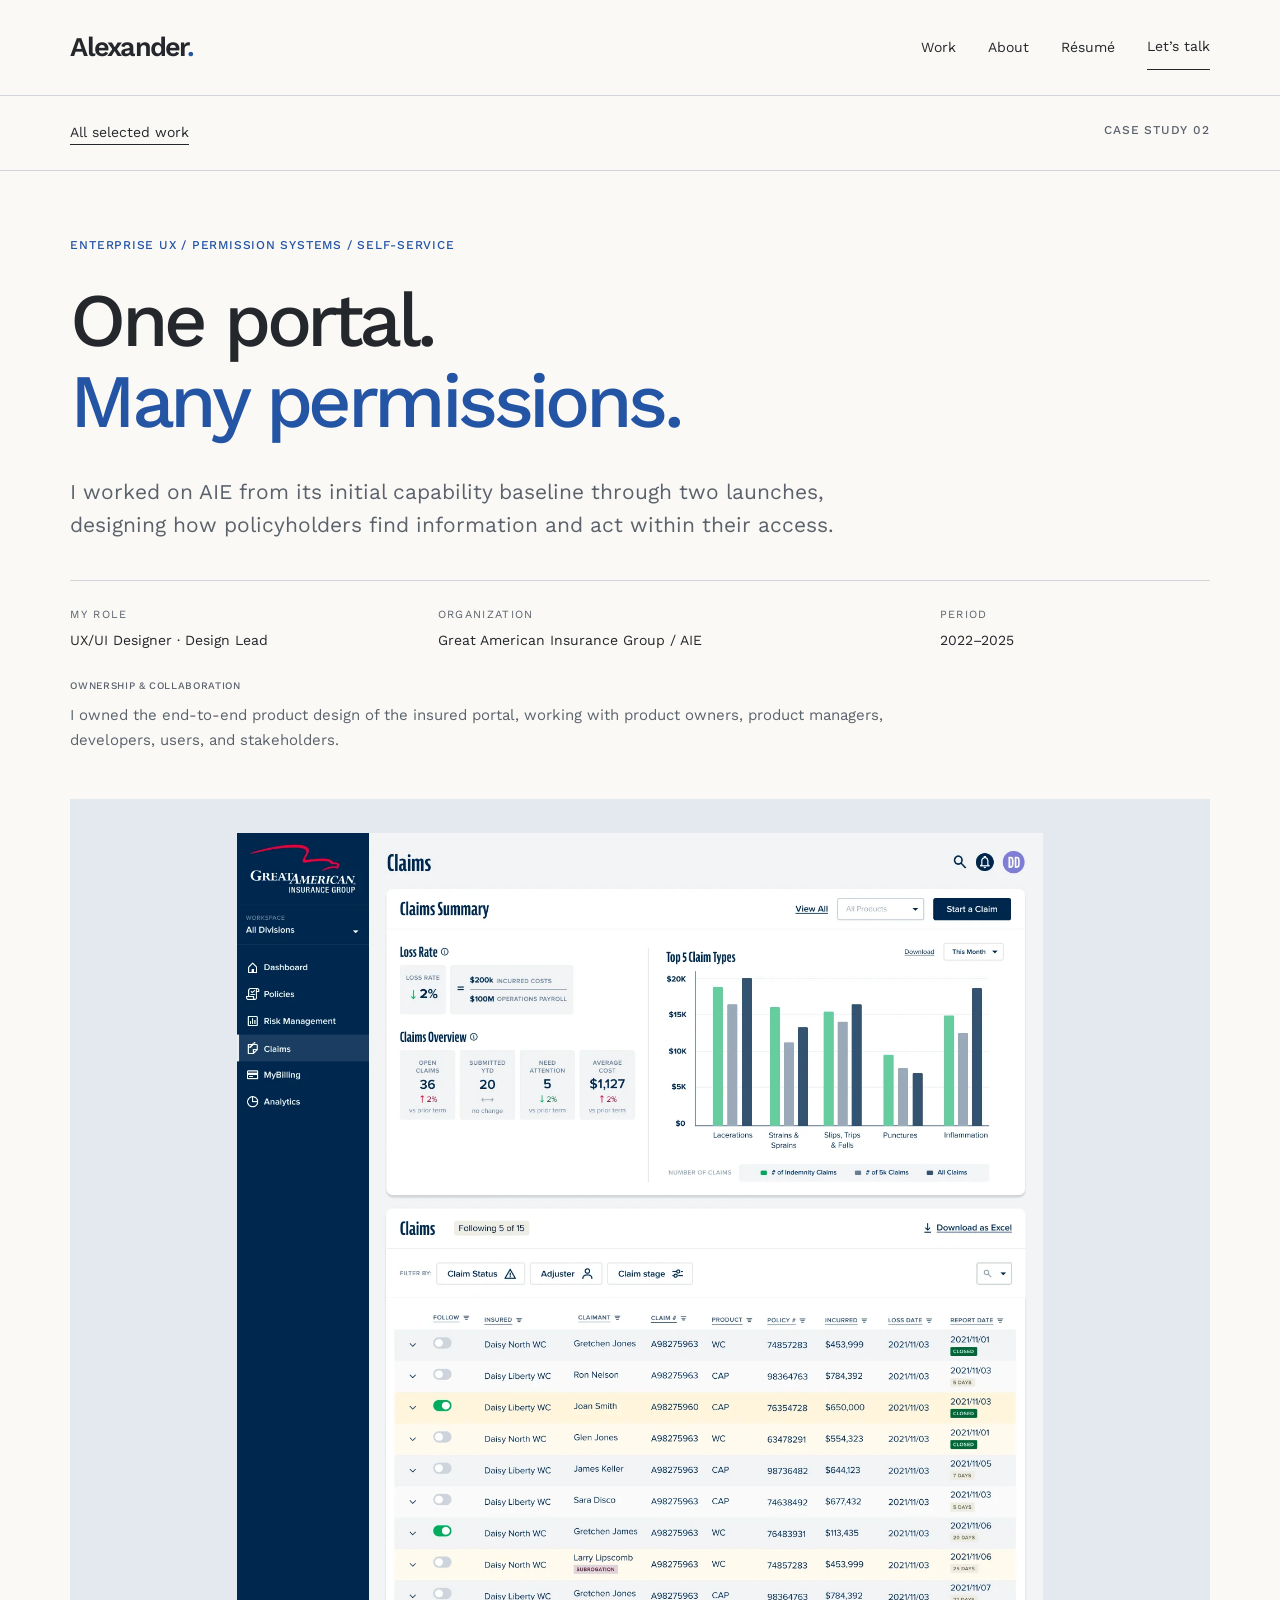
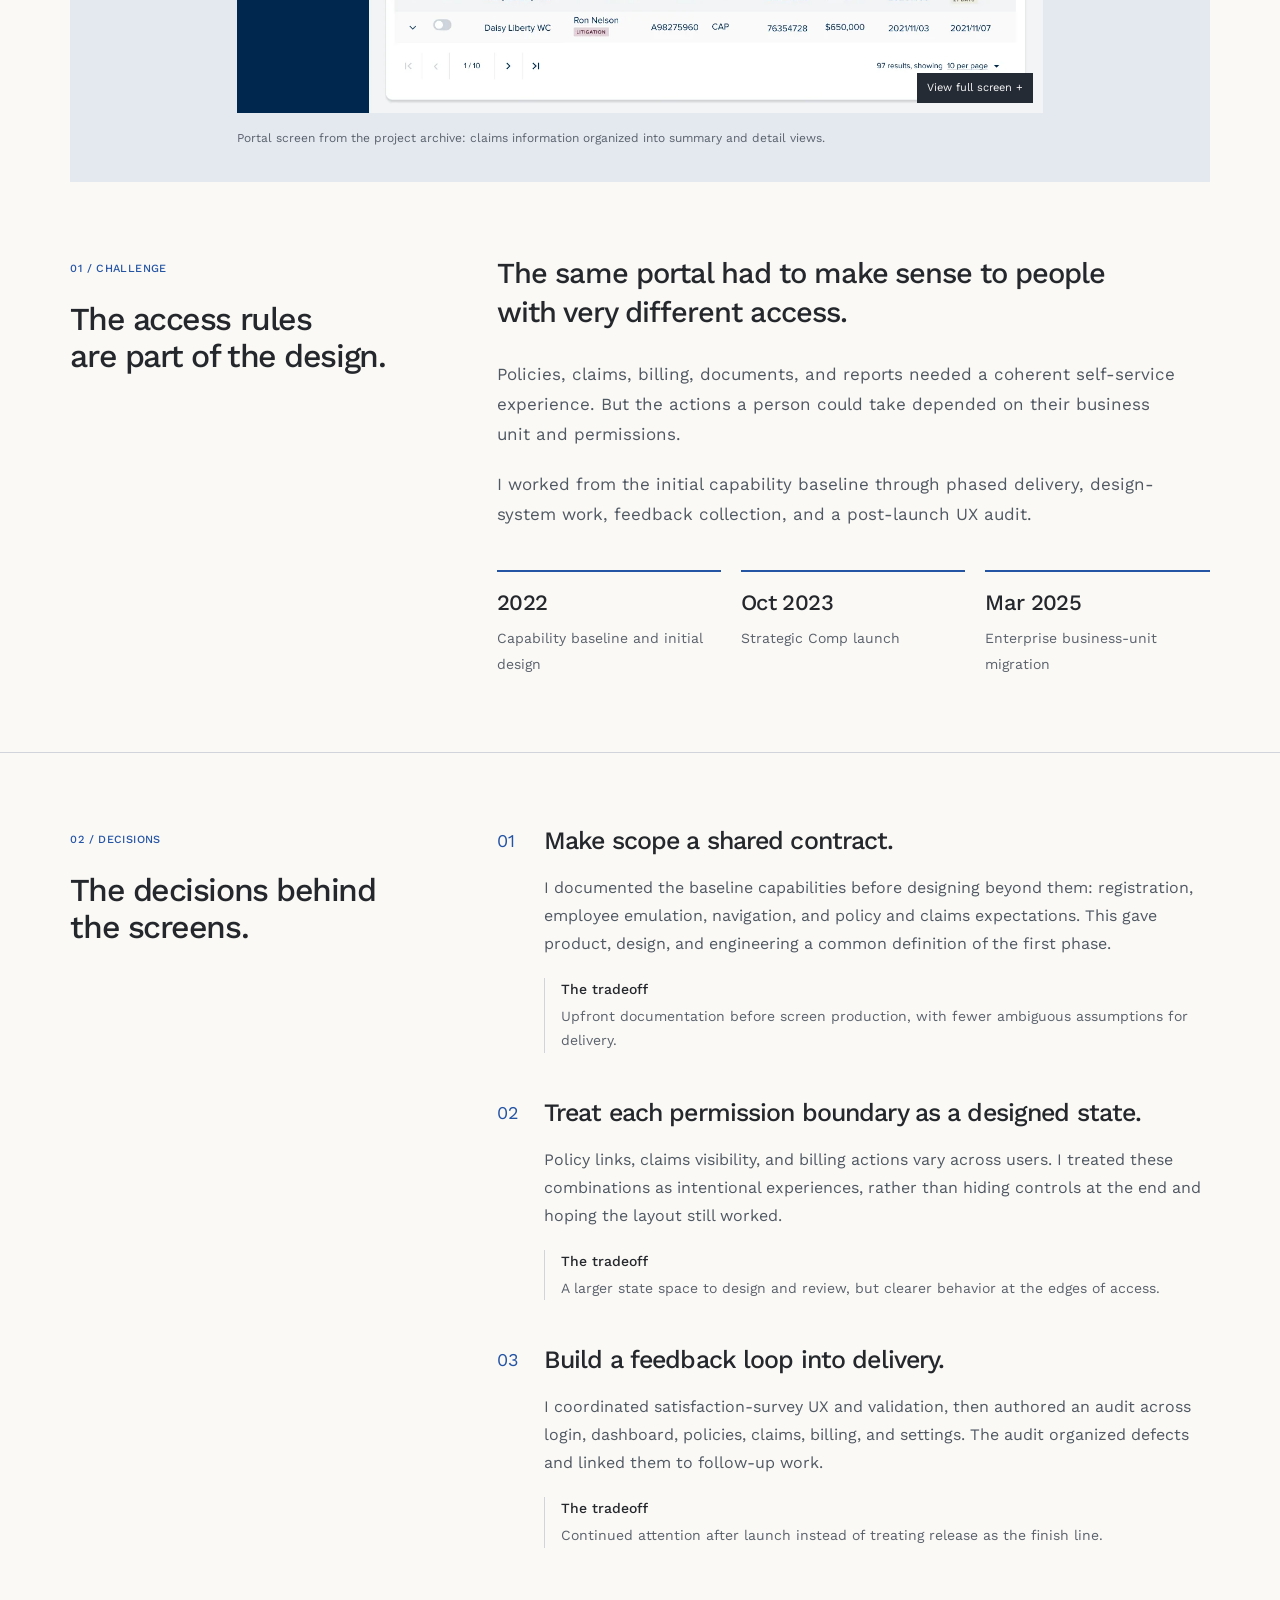
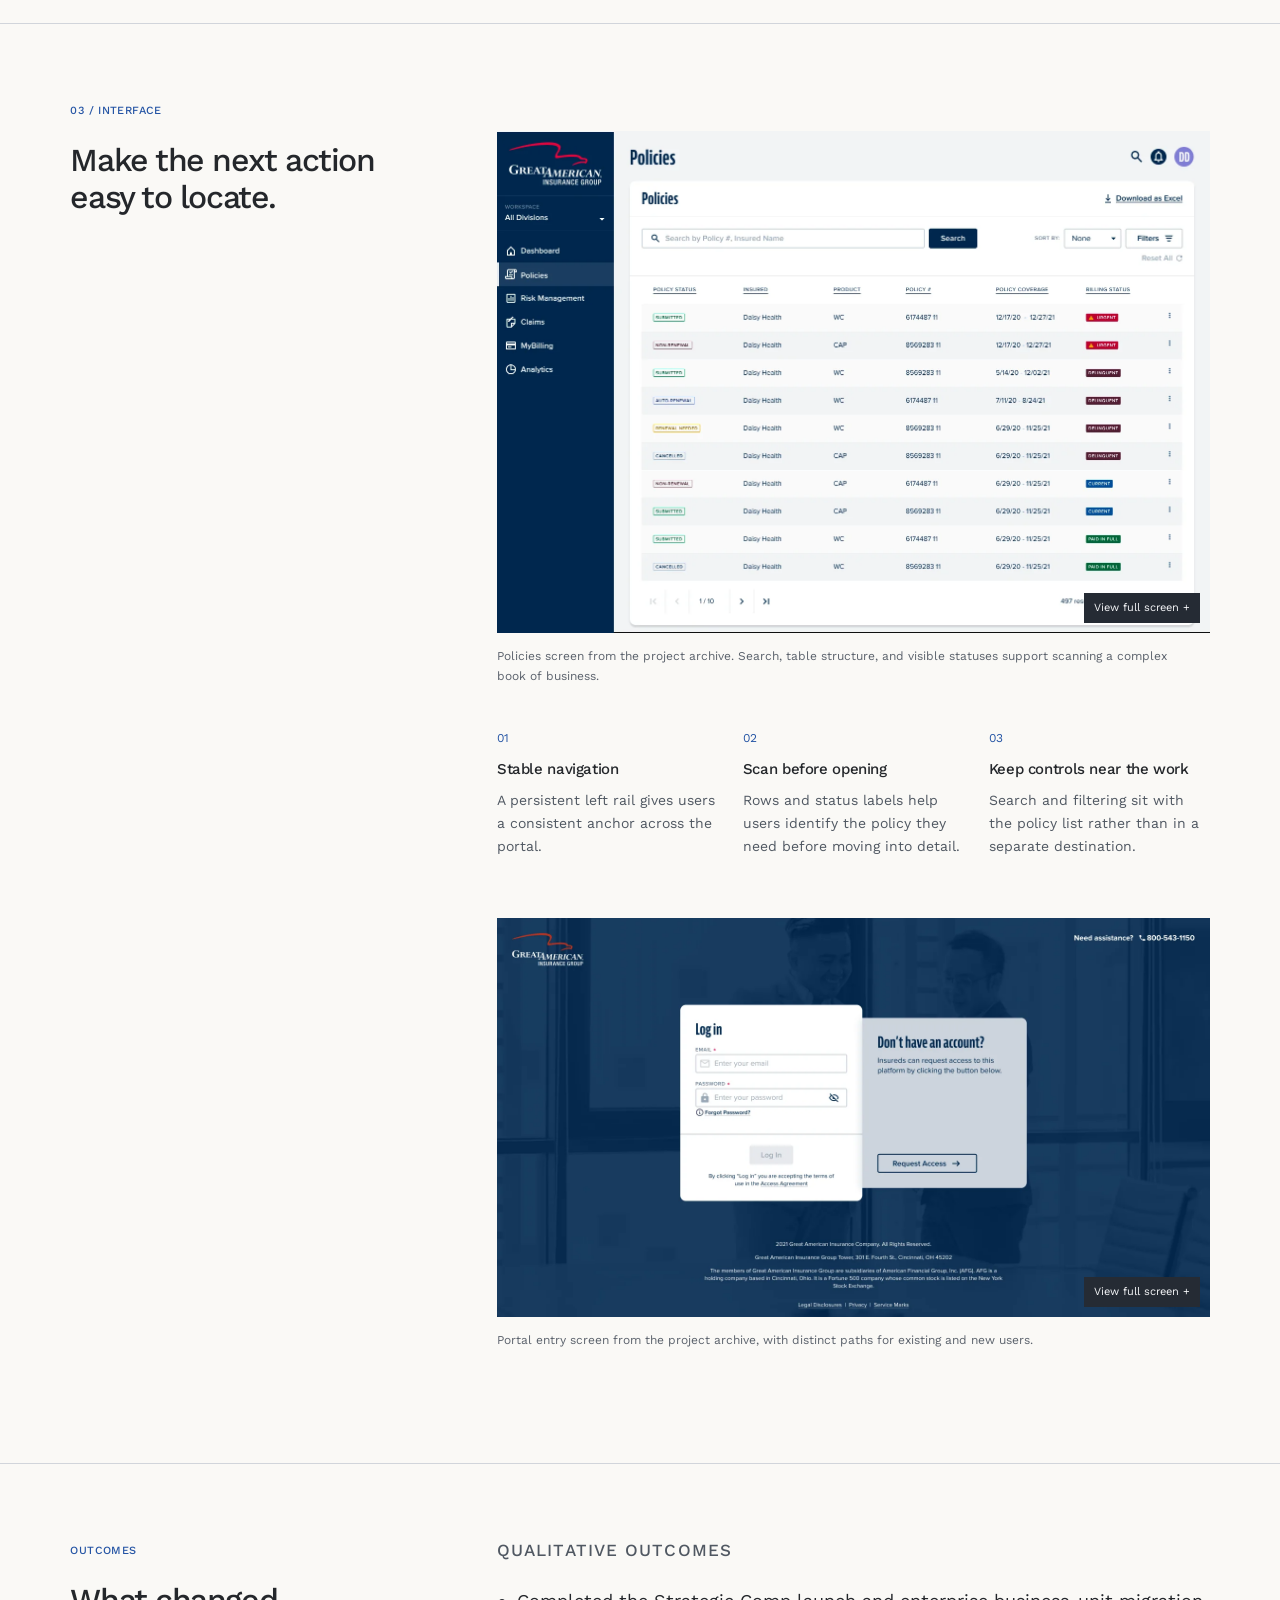
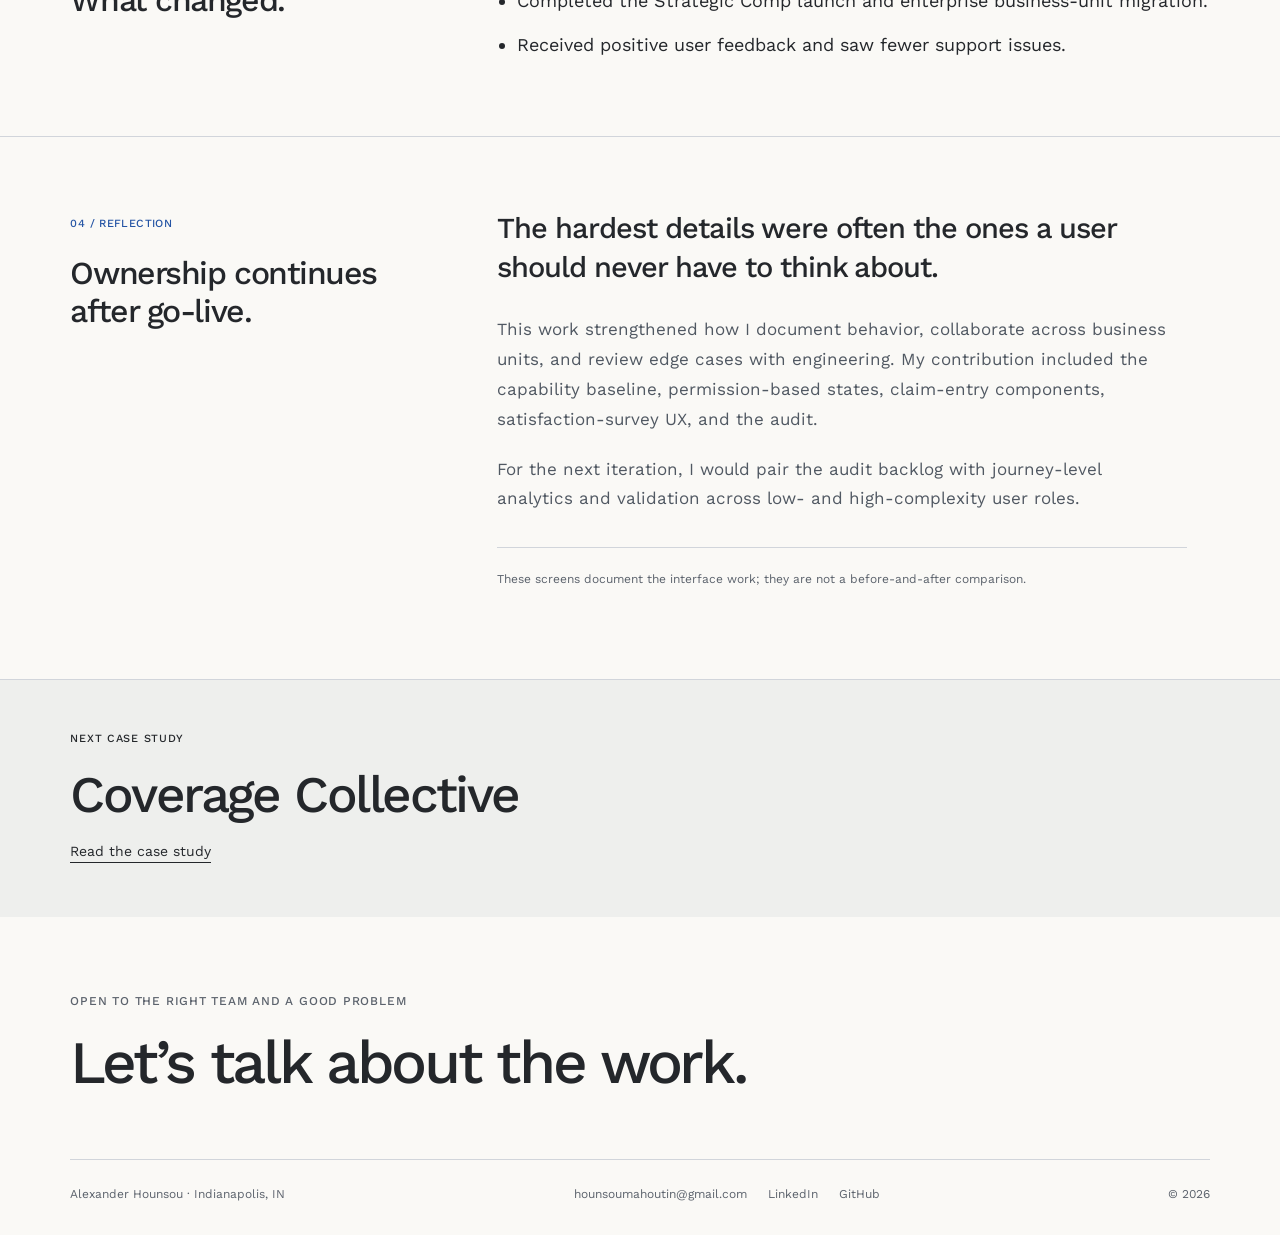
==== commit a735e935: "update portfolio again" ====
--- a/aie-insured-portal/index.html
+++ b/aie-insured-portal/index.html
@@ -1 +1 @@
-<!doctype html><html lang="en"><head><meta charset="utf-8"><meta name="viewport" content="width=device-width,initial-scale=1"><meta name="description" content="Designing an enterprise insurance portal around permission-based experiences and sustained product ownership."><title>AIE Insured Portal case study · Alexander Hounsou</title><link rel="icon" type="image/svg+xml" href="/favicon.svg"><link rel="stylesheet" href="/fonts.css"><link rel="stylesheet" href="/style.css"><link rel="stylesheet" href="/studio.css"></head><body><a class="skip" href="#main">Skip to content</a><header><a class="wordmark" href="/" aria-label="Alexander Hounsou, home">Alexander<span>.</span></a><nav aria-label="Main navigation"><a href="/#work">Work</a><a href="/#about">About</a><a href="/resume/">Résumé</a><a class="contact-link" href="mailto:hounsoumahoutin@gmail.com">Let’s talk</a></nav></header><main id="main"><div class="case-top"><a class="back" href="/#work">All selected work</a><span class="eyebrow">Case study 02</span></div><section class="case-hero"><p class="eyebrow">Enterprise UX / Permission systems / Self-service</p><h1>One portal.<br><em>Many permissions.</em></h1><p class="lede">I worked on AIE from its initial capability baseline through two launches, designing how policyholders find information and act within their access.</p><dl class="facts"><div><dt>My role</dt><dd>UX/UI Designer · Design Lead</dd></div><div><dt>Organization</dt><dd>Great American Insurance Group / AIE</dd></div><div><dt>Period</dt><dd>2022–2025</dd></div></dl></section><div class="case-banner blue"><figure class="exhibit "><button class="zoom" data-image="/assets/2.webp" data-alt="AIE claims dashboard with summary cards, chart, and claims table" aria-label="Enlarge: AIE claims dashboard with summary cards, chart, and claims table"><img src="/assets/2.webp" alt="AIE claims dashboard with summary cards, chart, and claims table" loading="lazy" decoding="async"><span class="zoom-label">View full screen +</span></button><figcaption>Portal screen from the project archive: claims information organized into summary and detail views.</figcaption></figure></div><section class="case-section"><div class="section-rail"><span class="eyebrow">01 / Challenge</span><h2>The access rules<br>are part of the design.</h2></div><div class="section-content"><p class="large">The same portal had to make sense to people with very different access.</p><p>Policies, claims, billing, documents, and reports needed a coherent self-service experience. But the actions a person could take depended on their business unit and permissions.</p><p>I worked from the initial capability baseline through phased delivery, design-system work, feedback collection, and a post-launch UX audit.</p><div class="timeline"><div><strong>2022</strong><span>Capability baseline and initial design</span></div><div><strong>Oct 2023</strong><span>Strategic Comp launch</span></div><div><strong>Mar 2025</strong><span>Enterprise business-unit migration</span></div></div></div></section><section class="case-section"><div class="section-rail"><span class="eyebrow">02 / Decisions</span><h2>The decisions behind<br>the screens.</h2></div><div class="section-content"><article class="decision"><span class="decision-num">01</span><div><h3>Make scope a shared contract.</h3><p>I documented the baseline capabilities before designing beyond them: registration, employee emulation, navigation, and policy and claims expectations. This gave product, design, and engineering a common definition of the first phase.</p><p class="trade"><strong>The tradeoff</strong> Upfront documentation before screen production, with fewer ambiguous assumptions for delivery.</p></div></article><article class="decision"><span class="decision-num">02</span><div><h3>Treat each permission boundary as a designed state.</h3><p>Policy links, claims visibility, and billing actions vary across users. I treated these combinations as intentional experiences, rather than hiding controls at the end and hoping the layout still worked.</p><p class="trade"><strong>The tradeoff</strong> A larger state space to design and review, but clearer behavior at the edges of access.</p></div></article><article class="decision"><span class="decision-num">03</span><div><h3>Build a feedback loop into delivery.</h3><p>I coordinated satisfaction-survey UX and validation, then authored an audit across login, dashboard, policies, claims, billing, and settings. The audit organized defects and linked them to follow-up work.</p><p class="trade"><strong>The tradeoff</strong> Continued attention after launch instead of treating release as the finish line.</p></div></article></div></section><section class="case-section"><div class="section-rail"><span class="eyebrow">03 / Interface</span><h2>Make the next action<br>easy to locate.</h2></div><div class="section-content"><figure class="exhibit "><button class="zoom" data-image="/assets/10.webp" data-alt="AIE policies view with search, filters, policy rows, and status labels" aria-label="Enlarge: AIE policies view with search, filters, policy rows, and status labels"><img src="/assets/10.webp" alt="AIE policies view with search, filters, policy rows, and status labels" loading="lazy" decoding="async"><span class="zoom-label">View full screen +</span></button><figcaption>Policies screen from the project archive. Search, table structure, and visible statuses support scanning a complex book of business.</figcaption></figure><div class="annotation-grid"><div><span>01</span><h3>Stable navigation</h3><p>A persistent left rail gives users a consistent anchor across the portal.</p></div><div><span>02</span><h3>Scan before opening</h3><p>Rows and status labels help users identify the policy they need before moving into detail.</p></div><div><span>03</span><h3>Keep controls near the work</h3><p>Search and filtering sit with the policy list rather than in a separate destination.</p></div></div><figure class="exhibit "><button class="zoom" data-image="/assets/15.webp" data-alt="Great American Insurance Group portal login and account registration entry points" aria-label="Enlarge: Great American Insurance Group portal login and account registration entry points"><img src="/assets/15.webp" alt="Great American Insurance Group portal login and account registration entry points" loading="lazy" decoding="async"><span class="zoom-label">View full screen +</span></button><figcaption>Portal entry screen from the project archive, with distinct paths for existing and new users.</figcaption></figure></div></section><section class="case-section"><div class="section-rail"><span class="eyebrow">04 / Reflection</span><h2>Ownership continues<br>after go-live.</h2></div><div class="section-content"><p class="large">The hardest details were often the ones a user should never have to think about.</p><p>This work strengthened how I document behavior, collaborate across business units, and review edge cases with engineering. My contribution included the capability baseline, permission-based states, claim-entry components, satisfaction-survey UX, and the audit.</p><p>For the next iteration, I would pair the audit backlog with journey-level analytics and validation across low- and high-complexity user roles.</p><p class="scope-note">These screens document the interface work; they are not a before-and-after comparison.</p></div></section><a class="next-case" href="/coverage-collective/"><span class="eyebrow">Next case study</span><strong>Coverage Collective</strong><span class="text-link">Read the case study</span></a></main><footer id="contact"><div class="eyebrow">Open to the right team and a good problem</div><a class="footer-title" href="mailto:hounsoumahoutin@gmail.com">Let’s talk about the work.</a><div class="footer-row"><span>Alexander Hounsou · Indianapolis, IN</span><div><a href="mailto:hounsoumahoutin@gmail.com">hounsoumahoutin@gmail.com</a><a href="https://www.linkedin.com/in/alexander-hounsou/">LinkedIn</a><a href="https://github.com/mahoutin">GitHub</a></div><span>© 2026</span></div></footer><dialog id="viewer" aria-labelledby="viewer-label"><div class="dialog-top"><span id="viewer-label">Project screen</span><button class="close" aria-label="Close enlarged image">Close ×</button></div><img src="" alt=""></dialog><script src="/app.js" defer></script></body></html>+<!doctype html><html lang="en"><head><meta charset="utf-8"><meta name="viewport" content="width=device-width,initial-scale=1"><meta name="description" content="Designing an enterprise insurance portal around permission-based experiences and sustained product ownership."><title>AIE Insured Portal case study · Alexander Hounsou</title><link rel="icon" type="image/svg+xml" href="/favicon.svg"><link rel="stylesheet" href="/fonts.css"><link rel="stylesheet" href="/style.css"><link rel="stylesheet" href="/studio.css"></head><body><a class="skip" href="#main">Skip to content</a><header><a class="wordmark" href="/" aria-label="Alexander Hounsou, home">Alexander<span>.</span></a><nav aria-label="Main navigation"><a href="/#work">Work</a><a href="/#about">About</a><a href="/resume/">Résumé</a><a class="contact-link" href="mailto:hounsoumahoutin@gmail.com">Let’s talk</a></nav></header><main id="main"><div class="case-top"><a class="back" href="/#work">All selected work</a><span class="eyebrow">Case study 02</span></div><section class="case-hero"><p class="eyebrow">Enterprise UX / Permission systems / Self-service</p><h1>One portal. <br><em>Many permissions.</em></h1><p class="lede">I worked on AIE from its initial capability baseline through two launches, designing how policyholders find information and act within their access.</p><dl class="facts"><div><dt>My role</dt><dd>UX/UI Designer · Design Lead</dd></div><div><dt>Organization</dt><dd>Great American Insurance Group / AIE</dd></div><div><dt>Period</dt><dd>2022–2025</dd></div></dl><div class="ownership-summary"><p class="eyebrow">Ownership &amp; collaboration</p><p>I owned the end-to-end product design of the insured portal, working with product owners, product managers, developers, users, and stakeholders.</p></div></section><div class="case-banner blue"><figure class="exhibit "><button class="zoom" data-image="/assets/2.webp" data-alt="AIE claims dashboard with summary cards, chart, and claims table" aria-label="Enlarge: AIE claims dashboard with summary cards, chart, and claims table"><img src="/assets/2.webp" alt="AIE claims dashboard with summary cards, chart, and claims table" loading="lazy" decoding="async"><span class="zoom-label">View full screen +</span></button><figcaption>Portal screen from the project archive: claims information organized into summary and detail views.</figcaption></figure></div><section class="case-section"><div class="section-rail"><span class="eyebrow">01 / Challenge</span><h2>The access rules <br>are part of the design.</h2></div><div class="section-content"><p class="large">The same portal had to make sense to people with very different access.</p><p>Policies, claims, billing, documents, and reports needed a coherent self-service experience. But the actions a person could take depended on their business unit and permissions.</p><p>I worked from the initial capability baseline through phased delivery, design-system work, feedback collection, and a post-launch UX audit.</p><div class="timeline"><div><strong>2022</strong><span>Capability baseline and initial design</span></div><div><strong>Oct 2023</strong><span>Strategic Comp launch</span></div><div><strong>Mar 2025</strong><span>Enterprise business-unit migration</span></div></div></div></section><section class="case-section"><div class="section-rail"><span class="eyebrow">02 / Decisions</span><h2>The decisions behind <br>the screens.</h2></div><div class="section-content"><article class="decision"><span class="decision-num">01</span><div><h3>Make scope a shared contract.</h3><p>I documented the baseline capabilities before designing beyond them: registration, employee emulation, navigation, and policy and claims expectations. This gave product, design, and engineering a common definition of the first phase.</p><p class="trade"><strong>The tradeoff</strong> Upfront documentation before screen production, with fewer ambiguous assumptions for delivery.</p></div></article><article class="decision"><span class="decision-num">02</span><div><h3>Treat each permission boundary as a designed state.</h3><p>Policy links, claims visibility, and billing actions vary across users. I treated these combinations as intentional experiences, rather than hiding controls at the end and hoping the layout still worked.</p><p class="trade"><strong>The tradeoff</strong> A larger state space to design and review, but clearer behavior at the edges of access.</p></div></article><article class="decision"><span class="decision-num">03</span><div><h3>Build a feedback loop into delivery.</h3><p>I coordinated satisfaction-survey UX and validation, then authored an audit across login, dashboard, policies, claims, billing, and settings. The audit organized defects and linked them to follow-up work.</p><p class="trade"><strong>The tradeoff</strong> Continued attention after launch instead of treating release as the finish line.</p></div></article></div></section><section class="case-section"><div class="section-rail"><span class="eyebrow">03 / Interface</span><h2>Make the next action <br>easy to locate.</h2></div><div class="section-content"><figure class="exhibit "><button class="zoom" data-image="/assets/10.webp" data-alt="AIE policies view with search, filters, policy rows, and status labels" aria-label="Enlarge: AIE policies view with search, filters, policy rows, and status labels"><img src="/assets/10.webp" alt="AIE policies view with search, filters, policy rows, and status labels" loading="lazy" decoding="async"><span class="zoom-label">View full screen +</span></button><figcaption>Policies screen from the project archive. Search, table structure, and visible statuses support scanning a complex book of business.</figcaption></figure><div class="annotation-grid"><div><span>01</span><h3>Stable navigation</h3><p>A persistent left rail gives users a consistent anchor across the portal.</p></div><div><span>02</span><h3>Scan before opening</h3><p>Rows and status labels help users identify the policy they need before moving into detail.</p></div><div><span>03</span><h3>Keep controls near the work</h3><p>Search and filtering sit with the policy list rather than in a separate destination.</p></div></div><figure class="exhibit "><button class="zoom" data-image="/assets/15.webp" data-alt="Great American Insurance Group portal login and account registration entry points" aria-label="Enlarge: Great American Insurance Group portal login and account registration entry points"><img src="/assets/15.webp" alt="Great American Insurance Group portal login and account registration entry points" loading="lazy" decoding="async"><span class="zoom-label">View full screen +</span></button><figcaption>Portal entry screen from the project archive, with distinct paths for existing and new users.</figcaption></figure></div></section><section class="case-section"><div class="section-rail"><span class="eyebrow">Outcomes</span><h2>What changed.</h2></div><div class="section-content"><p class="eyebrow">Qualitative outcomes</p><ul class="project-outcomes"><li>Completed the Strategic Comp launch and enterprise business-unit migration.</li><li>Received positive user feedback and saw fewer support issues.</li></ul></div></section><section class="case-section"><div class="section-rail"><span class="eyebrow">04 / Reflection</span><h2>Ownership continues <br>after go-live.</h2></div><div class="section-content"><p class="large">The hardest details were often the ones a user should never have to think about.</p><p>This work strengthened how I document behavior, collaborate across business units, and review edge cases with engineering. My contribution included the capability baseline, permission-based states, claim-entry components, satisfaction-survey UX, and the audit.</p><p>For the next iteration, I would pair the audit backlog with journey-level analytics and validation across low- and high-complexity user roles.</p><p class="scope-note">These screens document the interface work; they are not a before-and-after comparison.</p></div></section><a class="next-case" href="/coverage-collective/"><span class="eyebrow">Next case study</span><strong>Coverage Collective</strong><span class="text-link">Read the case study</span></a></main><footer id="contact"><div class="eyebrow">Open to the right team and a good problem</div><a class="footer-title" href="mailto:hounsoumahoutin@gmail.com">Let’s talk about the work.</a><div class="footer-row"><span>Alexander Hounsou · Indianapolis, IN</span><div><a href="mailto:hounsoumahoutin@gmail.com">hounsoumahoutin@gmail.com</a><a href="https://www.linkedin.com/in/alexander-hounsou/">LinkedIn</a><a href="https://github.com/mahoutin">GitHub</a></div><span>© 2026</span></div></footer><dialog id="viewer" aria-labelledby="viewer-label"><div class="dialog-top"><span id="viewer-label">Project screen</span><button class="close" aria-label="Close enlarged image">Close ×</button></div><img src="" alt=""></dialog><script src="/app.js" defer></script></body></html>
--- a/studio.css
+++ b/studio.css
@@ -4,3 +4,26 @@
 @media(max-width:650px){header{height:80px}.wordmark{font-size:25px}.hero{padding-top:43px;padding-bottom:48px}.hero>.eyebrow{font-size:10px;margin-bottom:25px}.hero h1{font-size:clamp(35px,9.15vw,52px);letter-spacing:-.065em;line-height:1.1;margin-bottom:29px}.hero h1 br{display:none}.hero h1 em{display:block;margin-top:9px}.hero-bottom>p{font-size:16px;line-height:1.7;max-width:100%}.hero-bottom>div{margin-top:26px}.work{padding-top:30px;padding-bottom:53px}.section-heading{margin-bottom:26px}.section-heading h2{font-size:21px}.project-featured{margin-bottom:38px}.project-featured .project-copy{padding:26px 23px}.project-featured h3{font-size:31px}.project-copy>p{font-size:15px;line-height:1.7;margin-bottom:24px}.project-copy>.eyebrow{font-size:10px;margin-bottom:18px}.project-end{gap:12px}.work-grid{gap:37px}.work-grid .project-image{height:340px;padding:23px 23px 0}.work-grid h3{font-size:31px}.work-grid .project-copy{padding-top:25px;padding-bottom:0}.work-grid .project-end{margin-top:24px}.about{padding-top:48px;padding-bottom:54px;grid-template-columns:1fr;gap:34px}.portrait img{height:385px;object-position:center 30%}.about-copy h2{font-size:35px;margin-bottom:27px}.about-copy>p{font-size:16px;line-height:1.75}.capabilities{margin:25px 0 22px}.capabilities span{font-size:12px}.capabilities span:not(:last-child)::after{padding:0 8px}.point-of-view{padding-top:44px;padding-bottom:49px;gap:23px;grid-template-columns:1fr}.point-of-view>.eyebrow{margin-bottom:1px;font-size:10px}.point-of-view h2{font-size:45px}.point-of-view>div{font-size:16px;line-height:1.75}.footer-title{font-size:36px;line-height:1.14;margin-top:16px;margin-bottom:39px}footer{padding-top:49px}.footer-row{font-size:11px;row-gap:16px}.footer-row div{gap:17px;flex-wrap:wrap}.footer-row div a:first-child{width:100%}.case-top{padding-top:20px;padding-bottom:20px}.case-hero{padding-top:40px;padding-bottom:36px}.case-hero h1{font-size:clamp(38px,9.8vw,57px);line-height:1.08;letter-spacing:-.06em;margin-bottom:27px}.case-hero .lede{font-size:18px;line-height:1.7}.facts{gap:19px;margin-top:28px;padding-top:22px}.facts dt{font-size:10px}.facts dd{font-size:14px}.case-banner,.case-banner.blue,.case-banner.sand{padding:18px}.case-banner.green{padding:0}.case-banner figcaption{font-size:11px;line-height:1.6}.case-section{display:block;padding-top:43px;padding-bottom:47px}.section-rail{margin-bottom:28px}.section-rail h2{font-size:28px;line-height:1.2;margin-top:14px}.section-content>p{font-size:16px;line-height:1.75}.section-content .large{font-size:25px;line-height:1.35;margin-bottom:25px}.pullquote{font-size:27px;line-height:1.3;padding-left:20px;margin-top:29px}.decision{grid-template-columns:23px 1fr;gap:12px;margin-bottom:38px}.decision h3{font-size:23px;line-height:1.3;margin-bottom:14px}.decision p{font-size:15px;line-height:1.75}.decision-num{font-size:16px}.decision .trade{font-size:13px;line-height:1.7}.exhibit{margin-top:27px;margin-bottom:29px}figcaption{font-size:11px}.annotation-grid{grid-template-columns:1fr;gap:18px;margin-bottom:30px}.annotation-grid p{font-size:14px}.annotation-grid h3{font-size:15px}.two-exhibits{grid-template-columns:1fr}.next-case{padding-top:40px;padding-bottom:43px}.next-case strong{font-size:32px}.resume-head{padding-top:43px;padding-bottom:37px}.resume-head h1{font-size:59px}.resume-head .lede{font-size:18px}.resume-body{display:block;padding-top:39px}.resume-body>div:first-child{margin-bottom:43px}.resume-body h2{font-size:30px}.resume-body p{font-size:15px}.role h3{font-size:24px}.role ul{font-size:14px}.resume-contact{font-size:12px;gap:18px;flex-wrap:wrap}.zoom-label{font-size:10px;padding:5px 8px}}
 
 .hero-bottom>.hero-intro{display:block;flex:1;max-width:435px;margin-top:0}.hero-intro p{font-size:18px;line-height:1.62;margin:0}.hero-intro p+p{margin-top:1.05em}@media(max-width:650px){.hero-bottom>.hero-intro{max-width:100%;margin-top:0}.hero-intro p{font-size:16px;line-height:1.7}}
+
+/* Nomi illustrative interaction exhibit. */
+.nomi-walkthrough{margin:0 0 48px;border:1px solid var(--line);background:var(--paper)}
+.walkthrough-caption{padding:27px 26px 24px;border-bottom:1px solid var(--line);text-align:left}
+.walkthrough-caption>.eyebrow{display:block;font-size:10px;line-height:1.65;color:var(--rust);margin-bottom:16px}
+.walkthrough-caption h3{font-size:27px;line-height:1.15;margin:0 0 14px;letter-spacing:-.04em}
+.walkthrough-caption p,.walkthrough-footnote{font-size:13px;line-height:1.7;color:var(--muted);margin:0}
+.walkthrough-steps{list-style:none;padding:0;margin:0}
+.walkthrough-steps>li{display:grid;grid-template-columns:minmax(0,1.6fr) minmax(0,1fr);gap:24px;padding:26px;border-bottom:1px solid var(--line)}
+.walkthrough-conversation{min-width:0;display:flex;flex-direction:column;gap:12px}
+.nomi-walkthrough .message{font-size:14px;line-height:1.65;padding:14px 16px;margin:0;max-width:95%;border-radius:3px}
+.message>span{display:block;font-size:10px;font-weight:600;letter-spacing:.035em;margin-bottom:6px}
+.nomi-walkthrough .message-person{align-self:flex-end;background:var(--ink);color:var(--paper)}
+.nomi-walkthrough .message-nomi{align-self:flex-start;background:var(--surface);color:var(--ink);border:1px solid var(--line)}
+.walkthrough-note .eyebrow{display:block;font-size:10px;line-height:1.6;color:var(--rust);margin-bottom:10px}
+.walkthrough-note p{font-size:13px;line-height:1.7;margin:0;color:var(--muted)}
+.nomi-walkthrough .walkthrough-footnote{padding:20px 26px;font-size:12px;line-height:1.7}
+@media(max-width:1000px){.walkthrough-steps>li{grid-template-columns:1fr;gap:20px}.walkthrough-note{border-left:2px solid var(--rust);padding-left:14px}}
+@media(max-width:650px){.walkthrough-caption{padding:22px 18px}.walkthrough-caption h3{font-size:25px}.walkthrough-steps>li{padding:22px 18px}.nomi-walkthrough .message{font-size:14px;padding:12px;max-width:100%}.nomi-walkthrough .walkthrough-footnote{padding:18px}}
+
+.ownership-summary{margin-top:26px;max-width:820px}.ownership-summary .eyebrow{font-size:10px;margin-bottom:9px;color:var(--muted)}.ownership-summary>p:last-child{font-size:15px;line-height:1.7;margin:0;color:var(--muted)}.project-outcomes{padding-left:20px;margin:0;color:var(--ink);font-size:18px;line-height:1.7}.project-outcomes li+li{margin-top:14px}
+
+.walkthrough-caption h3{color:var(--ink)}
